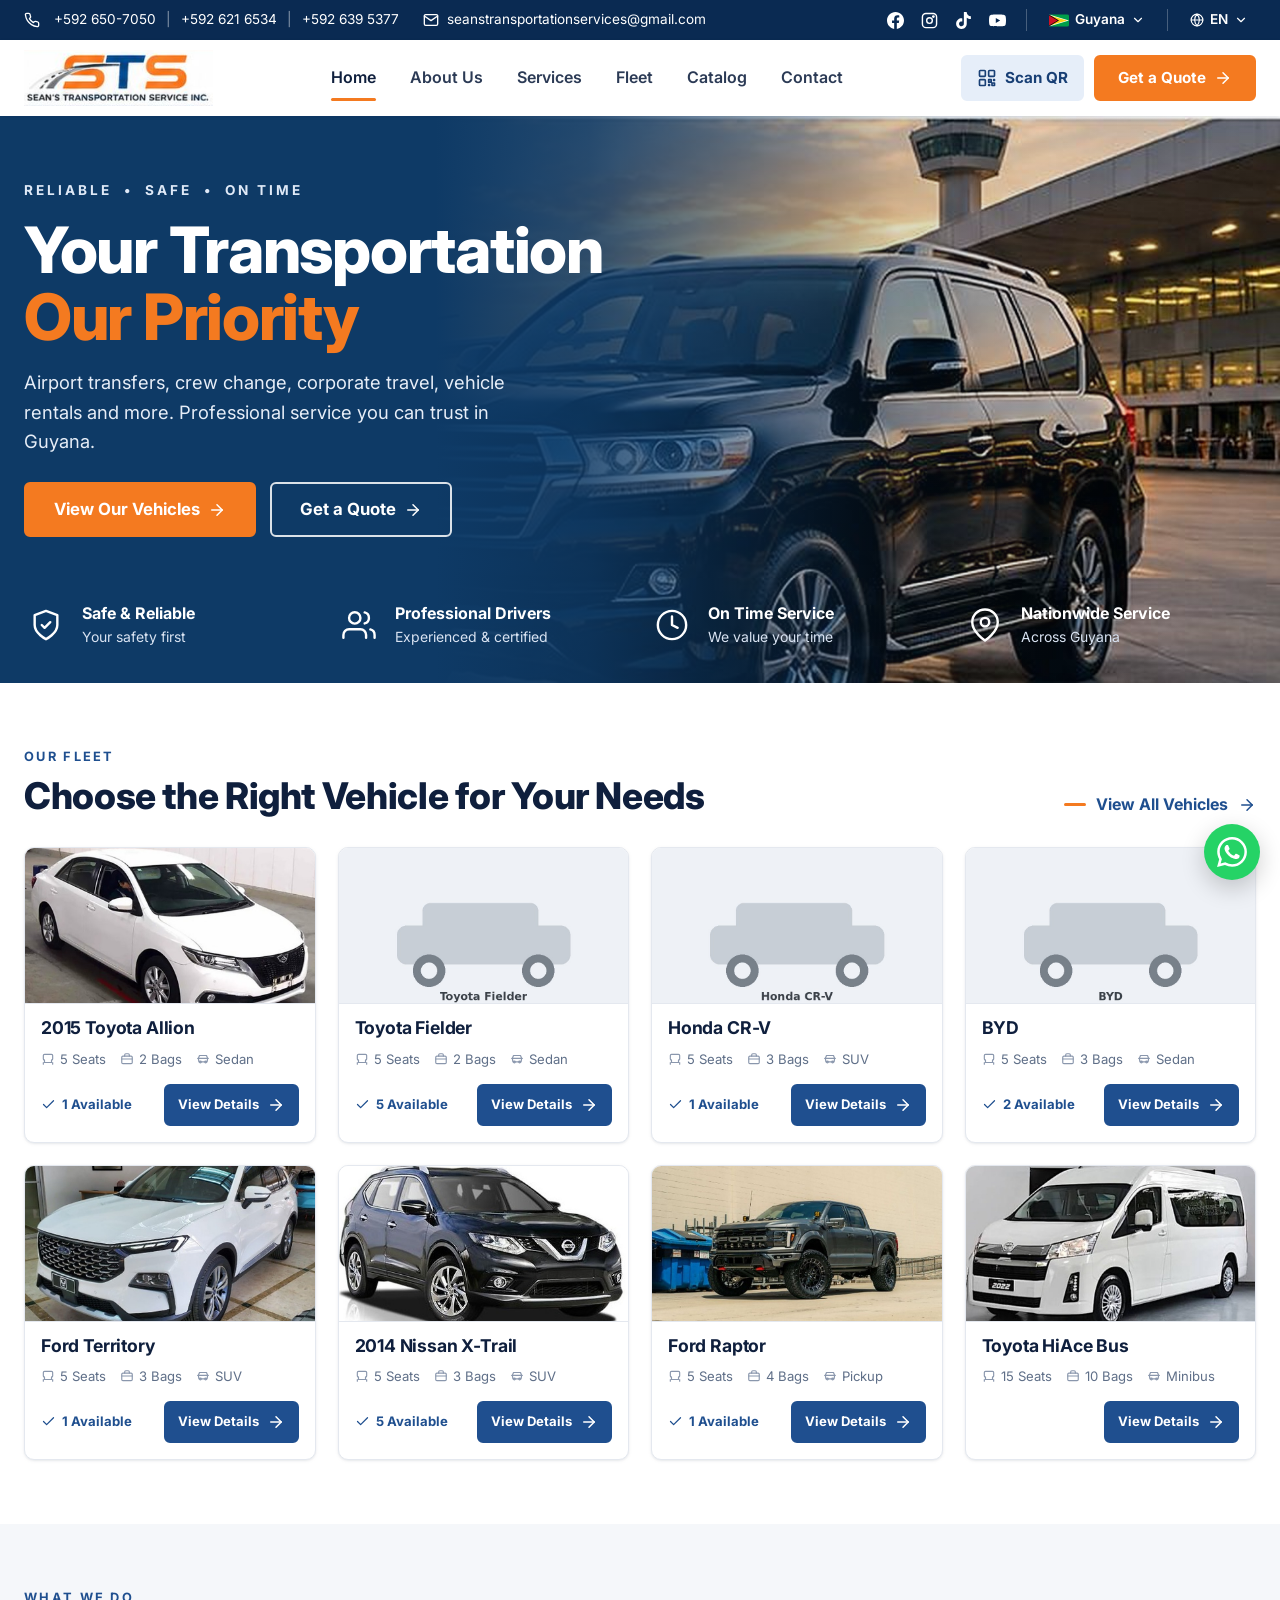
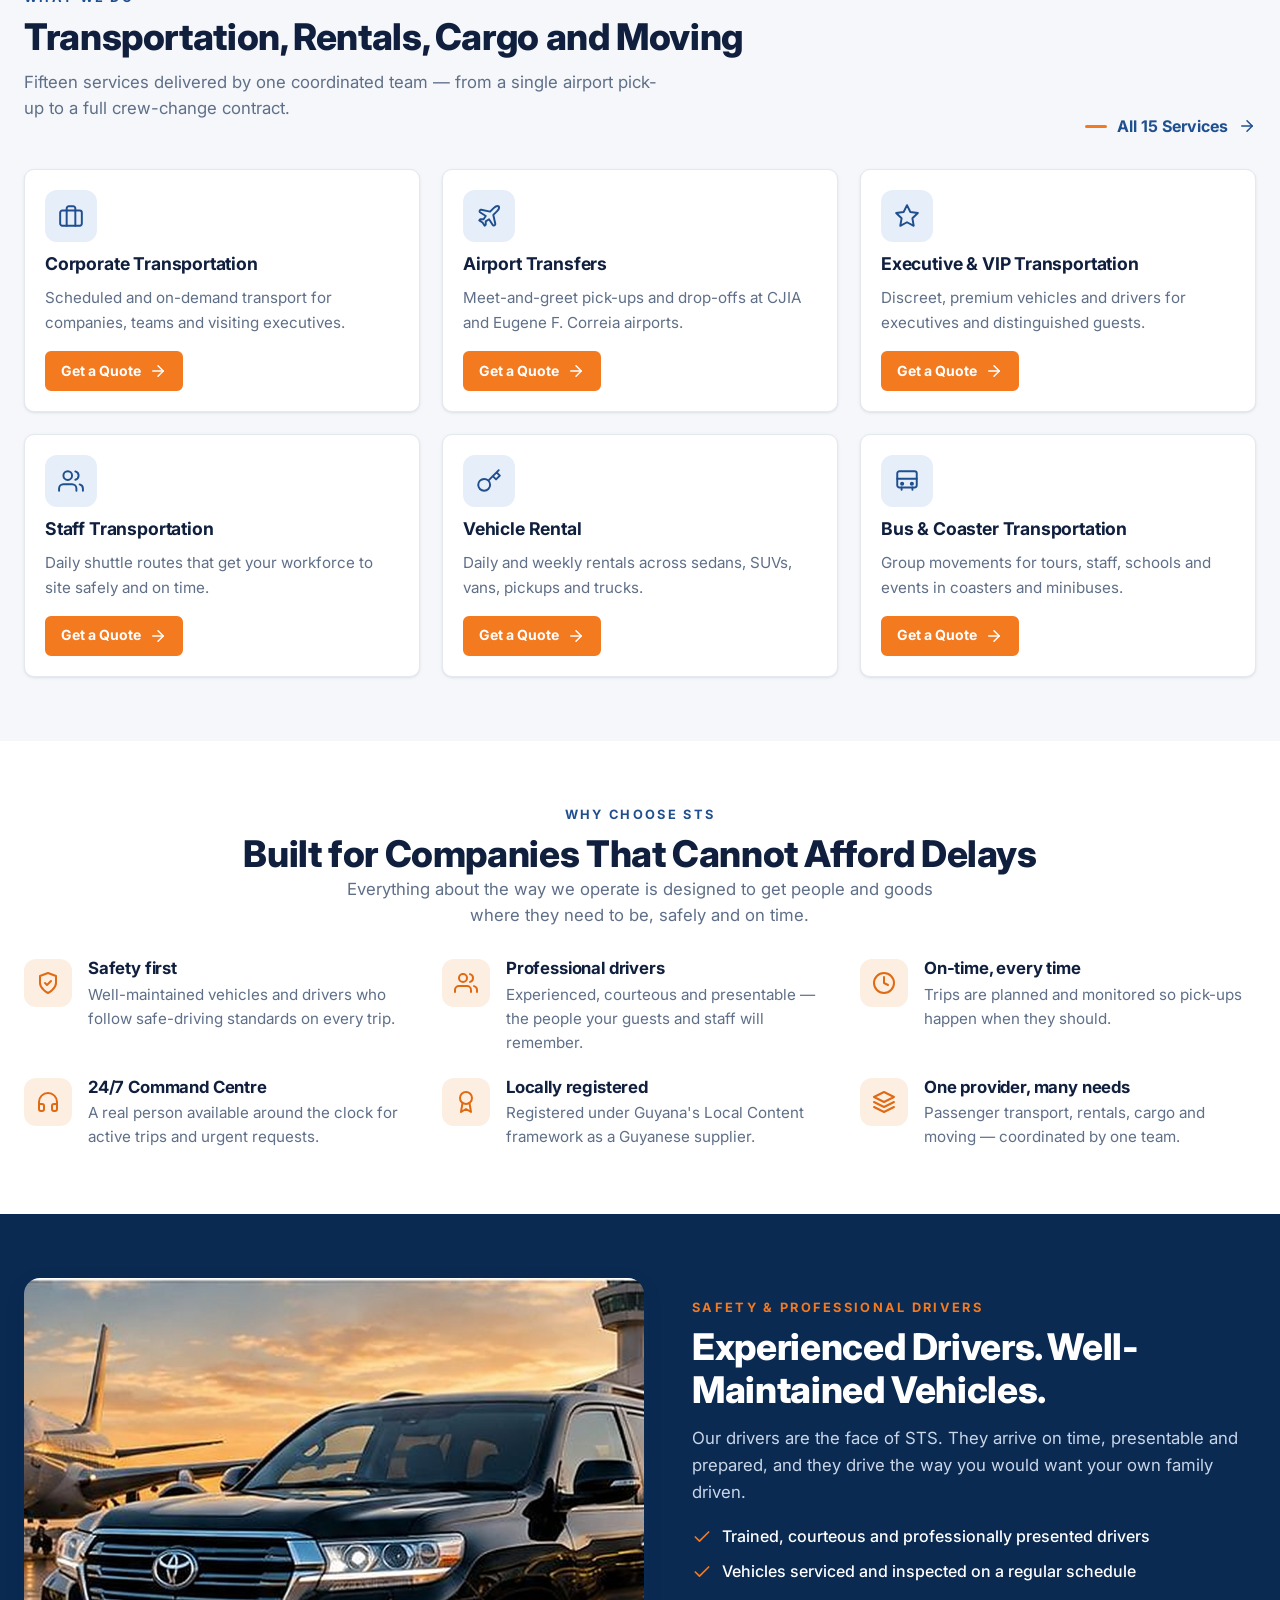
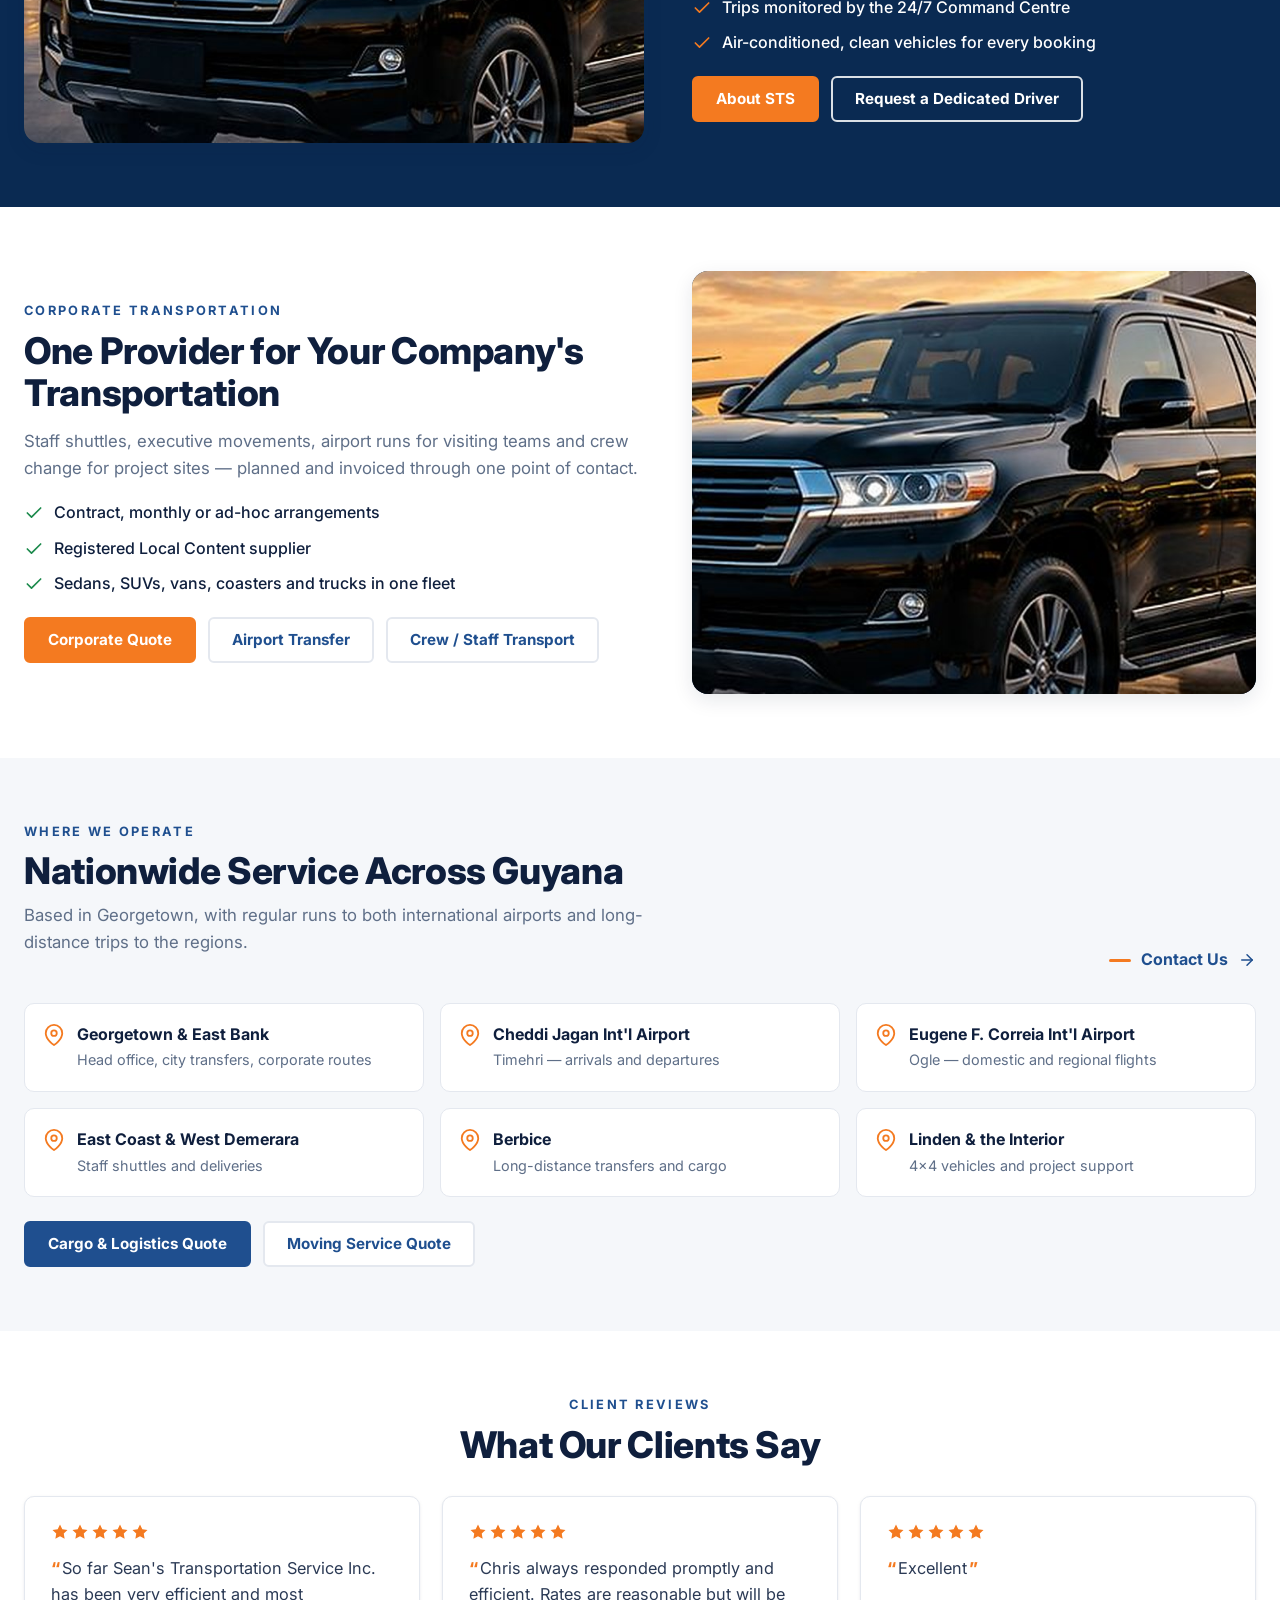
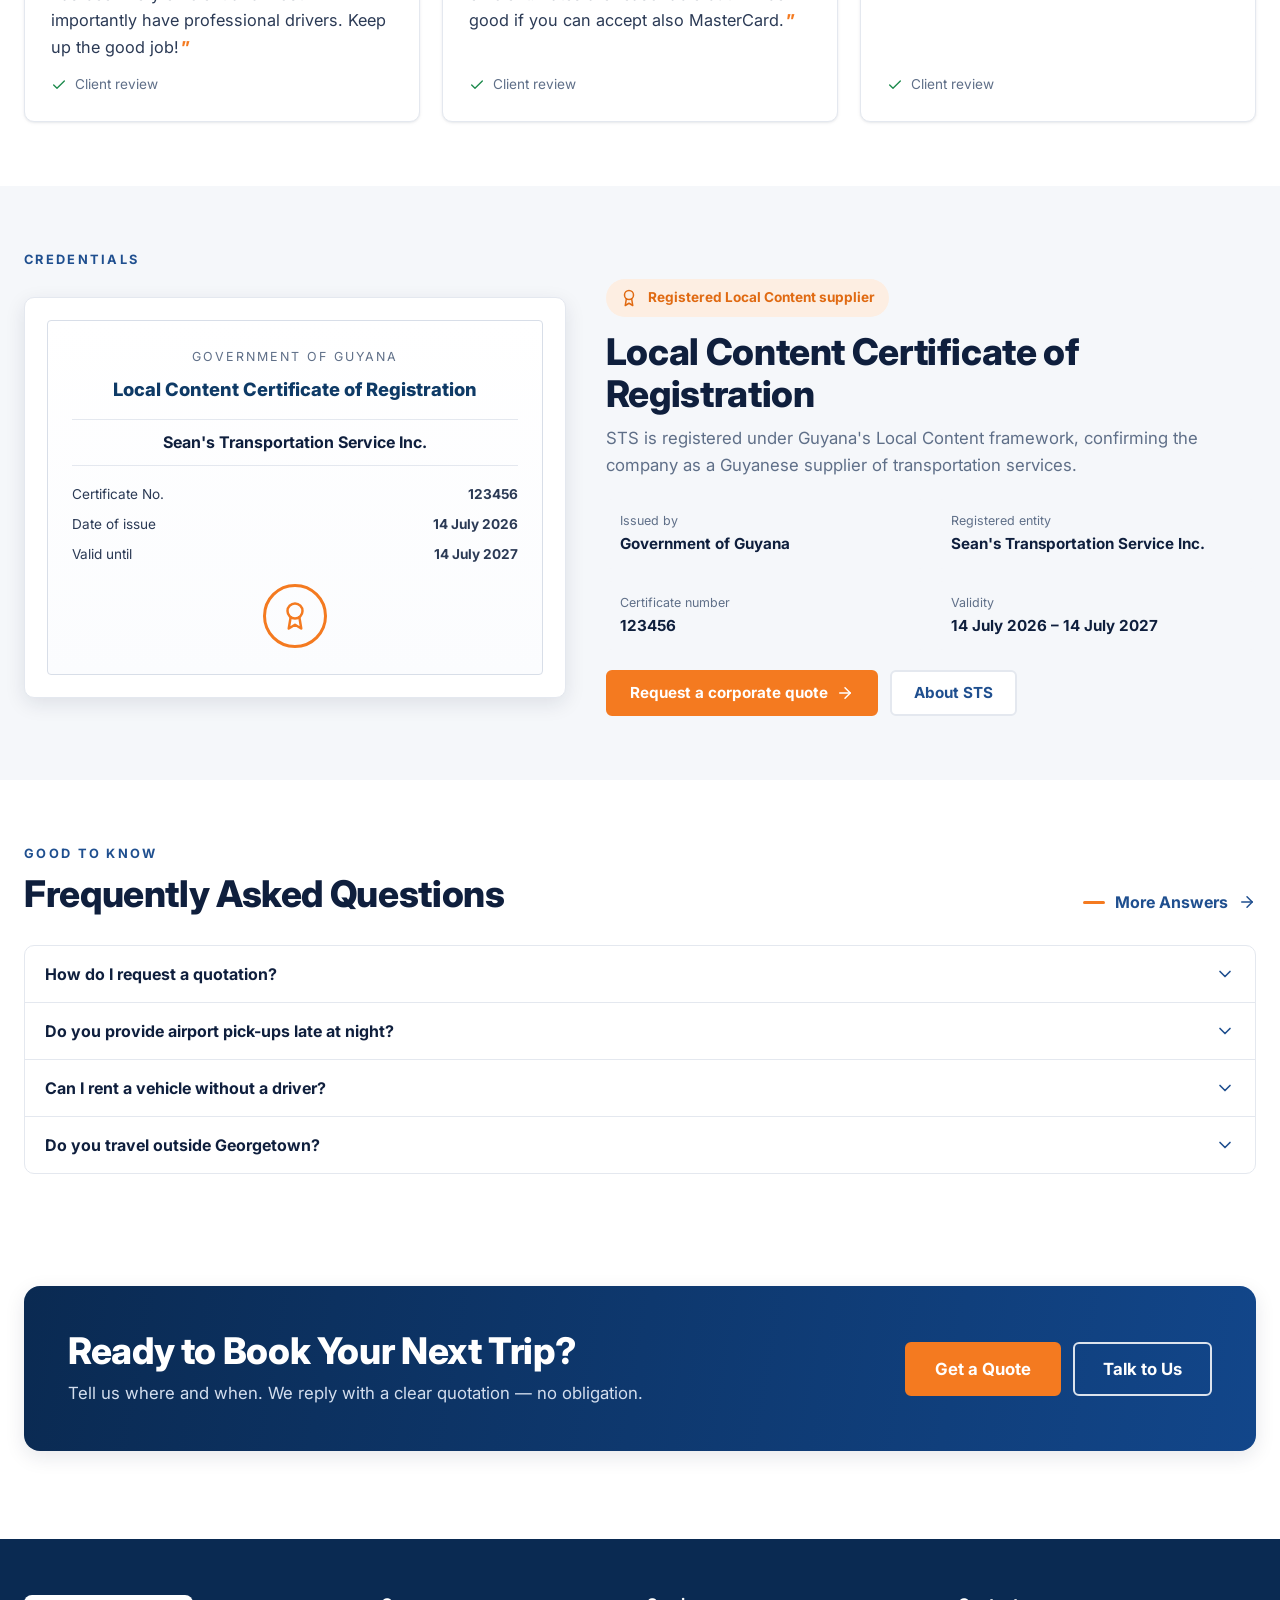
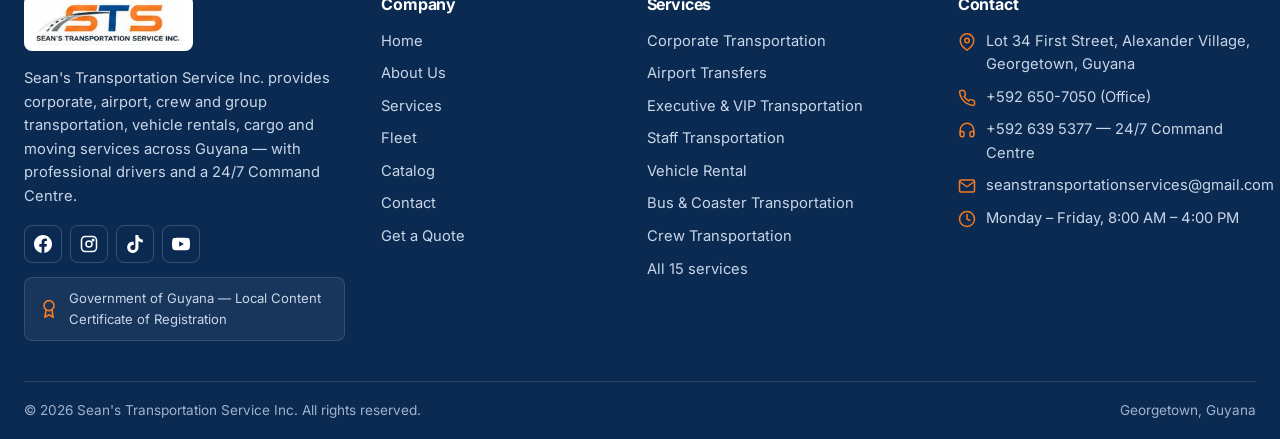
==== index.html @ 49202ff4 "v0.0.1 - Initial commit: STS site with updated fleet, no public pricing, availability badges" ====
<!DOCTYPE html>
<html lang="en">
<head>
  <meta charset="UTF-8">
  <meta name="viewport" content="width=device-width, initial-scale=1">
  <title>Sean's Transportation Service Inc. (STS) — Transportation, Rentals &amp; Logistics in Guyana</title>
  <meta name="description" content="Reliable, safe and on-time transportation in Guyana. Airport transfers, corporate and crew transportation, vehicle rentals, cargo and moving services from Sean's Transportation Service Inc.">
  <meta property="og:type" content="website">
  <meta property="og:title" content="Sean's Transportation Service Inc. — Your Transportation, Our Priority">
  <meta property="og:description" content="Airport transfers, corporate travel, crew change, vehicle rentals, cargo and moving services across Guyana.">
  <meta property="og:image" content="assets/images/hero/hero-airport.jpg">
  <link rel="icon" href="assets/icons/favicon.svg" type="image/svg+xml">
  <link rel="preconnect" href="https://fonts.googleapis.com">
  <link rel="preconnect" href="https://fonts.gstatic.com" crossorigin>
  <link href="https://fonts.googleapis.com/css2?family=Inter:wght@400;500;600;700;800&display=swap" rel="stylesheet">
  <link rel="stylesheet" href="assets/css/styles.css">
  <script type="application/ld+json">
  {
    "@context": "https://schema.org",
    "@type": "LocalBusiness",
    "name": "Sean's Transportation Service Inc.",
    "alternateName": "STS",
    "description": "Transportation, vehicle rental, cargo and moving services in Guyana.",
    "address": { "@type": "PostalAddress", "streetAddress": "Lot 34 First Street, Alexander Village", "addressLocality": "Georgetown", "addressCountry": "GY" },
    "telephone": "+5926507050",
    "openingHours": "Mo-Fr 08:00-16:00",
    "areaServed": "Guyana"
  }
  </script>
  <!-- Google Analytics: paste the production gtag.js snippet here at launch (property ID to be confirmed by client). -->
</head>
<body data-page="home">
  <a class="skip-link" href="#main">Skip to content</a>
  <div id="site-header"></div>

  <main id="main">
    <!-- Hero — approved design composition -->
    <section class="hero" aria-labelledby="hero-title">
      <div class="hero__img" role="img" aria-label="Black SUV on an airport apron beside an aircraft at sunset"></div>
      <div class="hero__overlay"></div>
      <div class="container">
        <div class="hero__inner">
          <div class="hero__kicker">Reliable &nbsp;•&nbsp; Safe &nbsp;•&nbsp; On Time</div>
          <h1 class="hero__title" id="hero-title">Your Transportation <span>Our Priority</span></h1>
          <p class="hero__text">Airport transfers, crew change, corporate travel, vehicle rentals and more. Professional service you can trust in Guyana.</p>
          <div class="hero__actions">
            <a class="btn btn--primary btn--lg" href="fleet.html">View Our Vehicles <svg class="icon" viewBox="0 0 24 24" aria-hidden="true"><line x1="5" y1="12" x2="19" y2="12"/><polyline points="12 5 19 12 12 19"/></svg></a>
            <a class="btn btn--outline btn--lg" href="quote.html">Get a Quote <svg class="icon" viewBox="0 0 24 24" aria-hidden="true"><line x1="5" y1="12" x2="19" y2="12"/><polyline points="12 5 19 12 12 19"/></svg></a>
          </div>
        </div>
        <div class="trust" id="trust-list"></div>
      </div>
    </section>

    <!-- Fleet preview -->
    <section class="section" aria-labelledby="fleet-title">
      <div class="container">
        <div class="section__head">
          <div><span class="eyebrow">Our Fleet</span><h2 id="fleet-title">Choose the Right Vehicle for Your Needs</h2></div>
          <a class="link-arrow" href="fleet.html">View All Vehicles <svg class="icon" viewBox="0 0 24 24" aria-hidden="true"><line x1="5" y1="12" x2="19" y2="12"/><polyline points="12 5 19 12 12 19"/></svg></a>
        </div>
        <div class="grid grid--4" id="fleet-preview"></div>
      </div>
    </section>

    <!-- Services preview -->
    <section class="section section--alt" aria-labelledby="services-title">
      <div class="container">
        <div class="section__head">
          <div><span class="eyebrow">What We Do</span><h2 id="services-title">Transportation, Rentals, Cargo and Moving</h2><p class="section__lead">Fifteen services delivered by one coordinated team — from a single airport pick-up to a full crew-change contract.</p></div>
          <a class="link-arrow" href="services.html">All 15 Services <svg class="icon" viewBox="0 0 24 24" aria-hidden="true"><line x1="5" y1="12" x2="19" y2="12"/><polyline points="12 5 19 12 12 19"/></svg></a>
        </div>
        <div class="grid grid--3" id="services-preview"></div>
      </div>
    </section>

    <!-- Why choose STS -->
    <section class="section" aria-labelledby="why-title">
      <div class="container">
        <div class="section__head section__head--center">
          <div><span class="eyebrow">Why Choose STS</span><h2 id="why-title">Built for Companies That Cannot Afford Delays</h2><p class="section__lead">Everything about the way we operate is designed to get people and goods where they need to be, safely and on time.</p></div>
        </div>
        <div class="grid grid--3" id="why-list"></div>
      </div>
    </section>

    <!-- Safety / professional drivers -->
    <section class="section section--navy" aria-labelledby="safety-title">
      <div class="container">
        <div class="split">
          <div class="split__media"><img src="assets/images/hero/hero-airport.jpg" alt="STS executive SUV waiting on the airport apron" loading="lazy"></div>
          <div>
            <span class="eyebrow">Safety &amp; Professional Drivers</span>
            <h2 id="safety-title">Experienced Drivers. Well-Maintained Vehicles.</h2>
            <p>Our drivers are the face of STS. They arrive on time, presentable and prepared, and they drive the way you would want your own family driven.</p>
            <ul class="checklist">
              <li><svg class="icon" viewBox="0 0 24 24" aria-hidden="true"><polyline points="20 6 9 17 4 12"/></svg>Trained, courteous and professionally presented drivers</li>
              <li><svg class="icon" viewBox="0 0 24 24" aria-hidden="true"><polyline points="20 6 9 17 4 12"/></svg>Vehicles serviced and inspected on a regular schedule</li>
              <li><svg class="icon" viewBox="0 0 24 24" aria-hidden="true"><polyline points="20 6 9 17 4 12"/></svg>Trips monitored by the 24/7 Command Centre</li>
              <li><svg class="icon" viewBox="0 0 24 24" aria-hidden="true"><polyline points="20 6 9 17 4 12"/></svg>Air-conditioned, clean vehicles for every booking</li>
            </ul>
            <div class="btn-row"><a class="btn btn--primary" href="about.html">About STS</a><a class="btn btn--outline" href="quote.html?service=dedicated-driver-services">Request a Dedicated Driver</a></div>
          </div>
        </div>
      </div>
    </section>

    <!-- Corporate transportation -->
    <section class="section" aria-labelledby="corp-title">
      <div class="container">
        <div class="split split--reverse">
          <div class="split__media"><img src="assets/images/fleet/land-cruiser.jpg" alt="Executive SUV for corporate transportation" loading="lazy"></div>
          <div>
            <span class="eyebrow">Corporate Transportation</span>
            <h2 id="corp-title">One Provider for Your Company's Transportation</h2>
            <p>Staff shuttles, executive movements, airport runs for visiting teams and crew change for project sites — planned and invoiced through one point of contact.</p>
            <ul class="checklist">
              <li><svg class="icon" viewBox="0 0 24 24" aria-hidden="true"><polyline points="20 6 9 17 4 12"/></svg>Contract, monthly or ad-hoc arrangements</li>
              <li><svg class="icon" viewBox="0 0 24 24" aria-hidden="true"><polyline points="20 6 9 17 4 12"/></svg>Registered Local Content supplier</li>
              <li><svg class="icon" viewBox="0 0 24 24" aria-hidden="true"><polyline points="20 6 9 17 4 12"/></svg>Sedans, SUVs, vans, coasters and trucks in one fleet</li>
            </ul>
            <div class="btn-row">
              <a class="btn btn--primary" href="quote.html?service=corporate-transportation">Corporate Quote</a>
              <a class="btn btn--ghost" href="quote.html?service=airport-transfers">Airport Transfer</a>
              <a class="btn btn--ghost" href="quote.html?service=crew-transportation">Crew / Staff Transport</a>
            </div>
          </div>
        </div>
      </div>
    </section>

    <!-- Coverage -->
    <section class="section section--alt" aria-labelledby="coverage-title">
      <div class="container">
        <div class="section__head">
          <div><span class="eyebrow">Where We Operate</span><h2 id="coverage-title">Nationwide Service Across Guyana</h2><p class="section__lead">Based in Georgetown, with regular runs to both international airports and long-distance trips to the regions.</p></div>
          <a class="link-arrow" href="contact.html">Contact Us <svg class="icon" viewBox="0 0 24 24" aria-hidden="true"><line x1="5" y1="12" x2="19" y2="12"/><polyline points="12 5 19 12 12 19"/></svg></a>
        </div>
        <div class="coverage" id="coverage-list"></div>
        <div class="btn-row mt-3">
          <a class="btn btn--blue" href="quote.html?service=cargo-transportation">Cargo &amp; Logistics Quote</a>
          <a class="btn btn--ghost" href="quote.html?service=residential-home-moving">Moving Service Quote</a>
        </div>
      </div>
    </section>

    <!-- Testimonials -->
    <section class="section" aria-labelledby="testimonials-title">
      <div class="container">
        <div class="section__head section__head--center">
          <div><span class="eyebrow">Client Reviews</span><h2 id="testimonials-title">What Our Clients Say</h2></div>
        </div>
        <div class="grid grid--3" id="testimonial-list"></div>
      </div>
    </section>

    <!-- Certification -->
    <section class="section section--alt" aria-labelledby="cert-heading">
      <div class="container">
        <span class="eyebrow" id="cert-heading">Credentials</span>
        <div id="certification"></div>
      </div>
    </section>

    <!-- FAQ preview -->
    <section class="section" aria-labelledby="faq-title">
      <div class="container">
        <div class="section__head">
          <div><span class="eyebrow">Good to Know</span><h2 id="faq-title">Frequently Asked Questions</h2></div>
          <a class="link-arrow" href="services.html#faq">More Answers <svg class="icon" viewBox="0 0 24 24" aria-hidden="true"><line x1="5" y1="12" x2="19" y2="12"/><polyline points="12 5 19 12 12 19"/></svg></a>
        </div>
        <div id="faq-preview"></div>
      </div>
    </section>

    <!-- Final CTA -->
    <section class="section section--tight">
      <div class="container">
        <div class="cta">
          <div><h2>Ready to Book Your Next Trip?</h2><p>Tell us where and when. We reply with a clear quotation — no obligation.</p></div>
          <div class="btn-row"><a class="btn btn--primary btn--lg" href="quote.html">Get a Quote</a><a class="btn btn--outline btn--lg" href="contact.html">Talk to Us</a></div>
        </div>
      </div>
    </section>
  </main>

  <footer class="footer" id="site-footer"></footer>

  <script src="assets/js/vendor/jsQR.min.js" defer></script>
  <script src="assets/js/demo-data.js"></script>
  <script src="assets/js/qr-scanner.js"></script>
  <script src="assets/js/app.js"></script>
</body>
</html>
---- assets/css/styles.css ----
/* =============================================================================
   STS — Sean's Transportation Service Inc.   |   Design system + page styles
   Visual source of truth: approved client design (navy / white / orange).
   ============================================================================= */

/* ---------- Tokens ---------------------------------------------------------- */
:root {
  --navy-900: #0a2a52;   /* top bar, footer, dark bands */
  --navy-800: #0e3a66;   /* hero base */
  --navy-700: #12468a;
  --blue-600: #1f4f8f;   /* secondary buttons, prices */
  --blue-700: #183f75;
  --blue-100: #e6eef9;
  --orange-500: #f47a20; /* primary CTA */
  --orange-600: #e06a12;
  --orange-100: #fdeee2;
  --ink: #0f1f3d;
  --ink-soft: #2b3a55;
  --muted: #5f6f88;
  --line: #e4e8ef;
  --surface: #f5f7fa;
  --surface-2: #eef2f7;
  --white: #ffffff;
  --success: #1c8a4c;
  --danger: #c8321f;

  --font: "Inter", "Segoe UI", Roboto, "Helvetica Neue", Arial, sans-serif;

  --radius-sm: 6px;
  --radius: 10px;
  --radius-lg: 16px;
  --shadow-sm: 0 1px 2px rgba(15, 31, 61, .06), 0 1px 4px rgba(15, 31, 61, .05);
  --shadow: 0 6px 20px rgba(15, 31, 61, .10);
  --shadow-lg: 0 20px 50px rgba(10, 42, 82, .25);

  --container: 1280px;
  --gutter: 24px;
  --header-h: 76px;
}

/* ---------- Reset / base ---------------------------------------------------- */
*, *::before, *::after { box-sizing: border-box; }
html { scroll-behavior: smooth; -webkit-text-size-adjust: 100%; }
@media (prefers-reduced-motion: reduce) {
  html { scroll-behavior: auto; }
  *, *::before, *::after { animation-duration: .01ms !important; transition-duration: .01ms !important; }
}
body {
  margin: 0;
  font-family: var(--font);
  font-size: 16px;
  line-height: 1.6;
  color: var(--ink);
  background: var(--white);
  -webkit-font-smoothing: antialiased;
  overflow-x: hidden;
}
body.no-scroll { overflow: hidden; }
img, svg, video { display: block; max-width: 100%; }
a { color: var(--blue-600); text-decoration: none; }
a:hover { text-decoration: underline; }
h1, h2, h3, h4 { margin: 0; line-height: 1.15; letter-spacing: -0.01em; color: var(--ink); }
h1 { font-size: clamp(2.2rem, 5vw, 3.6rem); font-weight: 800; letter-spacing: -0.02em; }
h2 { font-size: clamp(1.7rem, 3vw, 2.3rem); font-weight: 800; }
h3 { font-size: 1.15rem; font-weight: 700; }
p { margin: 0 0 1em; }
ul { margin: 0; padding: 0; list-style: none; }
button { font: inherit; cursor: pointer; }
input, select, textarea { font: inherit; }
:focus-visible { outline: 3px solid rgba(244, 122, 32, .55); outline-offset: 2px; }
.sr-only { position: absolute; width: 1px; height: 1px; padding: 0; margin: -1px; overflow: hidden; clip: rect(0 0 0 0); white-space: nowrap; border: 0; }
.skip-link { position: absolute; left: 12px; top: -60px; background: var(--orange-500); color: #fff; padding: 10px 16px; border-radius: var(--radius-sm); z-index: 2000; font-weight: 600; }
.skip-link:focus { top: 12px; }

.container { width: 100%; max-width: var(--container); margin: 0 auto; padding: 0 var(--gutter); }
.icon { width: 1em; height: 1em; fill: none; stroke: currentColor; stroke-width: 2; stroke-linecap: round; stroke-linejoin: round; flex: none; }
.icon--fill { fill: currentColor; stroke: none; }

/* ---------- Buttons --------------------------------------------------------- */
.btn {
  display: inline-flex; align-items: center; justify-content: center; gap: 8px;
  padding: 12px 22px; border-radius: var(--radius-sm); border: 2px solid transparent;
  font-weight: 700; font-size: .95rem; line-height: 1.2; white-space: nowrap;
  text-decoration: none; transition: background-color .15s, border-color .15s, color .15s, transform .1s;
}
.btn:hover { text-decoration: none; }
.btn:active { transform: translateY(1px); }
.btn .icon { width: 18px; height: 18px; }
.btn--primary { background: var(--orange-500); color: #fff; border-color: var(--orange-500); }
.btn--primary:hover { background: var(--orange-600); border-color: var(--orange-600); color: #fff; }
.btn--blue { background: var(--blue-600); color: #fff; border-color: var(--blue-600); }
.btn--blue:hover { background: var(--blue-700); border-color: var(--blue-700); color: #fff; }
.btn--outline { background: transparent; color: #fff; border-color: rgba(255, 255, 255, .85); }
.btn--outline:hover { background: rgba(255, 255, 255, .12); color: #fff; }
.btn--ghost { background: var(--white); color: var(--blue-600); border-color: var(--line); }
.btn--ghost:hover { border-color: var(--blue-600); color: var(--blue-700); }
.btn--sm { padding: 9px 14px; font-size: .875rem; }
.btn--lg { padding: 15px 28px; font-size: 1.05rem; }
.btn--block { width: 100%; }
.btn[disabled] { opacity: .55; cursor: not-allowed; }

.link-arrow { display: inline-flex; align-items: center; gap: 10px; font-weight: 700; color: var(--blue-600); }
.link-arrow::before { content: ""; width: 22px; height: 3px; background: var(--orange-500); border-radius: 2px; }
.link-arrow .icon { width: 18px; height: 18px; }
.link-arrow:hover { text-decoration: none; color: var(--blue-700); }

/* ---------- Header ---------------------------------------------------------- */
.topbar { background: var(--navy-900); color: #fff; font-size: .85rem; }
.topbar__inner { display: flex; align-items: center; justify-content: space-between; min-height: 40px; gap: 16px; }
.topbar__left, .topbar__right { display: flex; align-items: center; gap: 14px; }
.topbar__phones { display: flex; align-items: center; gap: 10px; }
.topbar__phones .icon { width: 16px; height: 16px; margin-right: 4px; }
.topbar a { color: #fff; }
.topbar__sep { opacity: .5; }
.topbar__email { display: inline-flex; align-items: center; gap: 8px; margin-left: 10px; }
.topbar__email .icon { width: 16px; height: 16px; }
.topbar__social { display: flex; gap: 4px; }
.topbar__social a { display: inline-flex; width: 30px; height: 30px; align-items: center; justify-content: center; border-radius: 6px; }
.topbar__social a:hover { background: rgba(255, 255, 255, .12); text-decoration: none; }
.topbar__social .icon { width: 17px; height: 17px; }
.topbar__select {
  display: inline-flex; align-items: center; gap: 6px; background: transparent; border: 0; color: #fff;
  padding: 6px 8px; border-radius: 6px; font-weight: 600; font-size: .85rem;
}
.topbar__select:hover { background: rgba(255, 255, 255, .12); }
.topbar__select .icon { width: 14px; height: 14px; }
.topbar__flag { width: 20px; height: 13px; border-radius: 2px; overflow: hidden; }
.topbar__divider { width: 1px; height: 22px; background: rgba(255, 255, 255, .25); }

.header { background: var(--white); box-shadow: var(--shadow-sm); position: sticky; top: 0; z-index: 900; }
.header__inner { display: flex; align-items: center; justify-content: space-between; height: var(--header-h); gap: 20px; }
.brand { display: inline-flex; align-items: center; }
.brand img { height: 56px; width: auto; }
.nav { display: flex; align-items: center; gap: 34px; }
.nav a { color: var(--ink-soft); font-weight: 600; font-size: 1rem; position: relative; padding: 6px 0; }
.nav a:hover { text-decoration: none; color: var(--navy-800); }
.nav a[aria-current="page"] { color: var(--ink); }
.nav a[aria-current="page"]::after { content: ""; position: absolute; left: 0; right: 0; bottom: -4px; height: 3px; background: var(--orange-500); border-radius: 2px; }
.header__actions { display: flex; align-items: center; gap: 10px; }
.btn-qr { background: var(--blue-100); color: var(--blue-700); border-color: var(--blue-100); padding: 11px 14px; }
.btn-qr:hover { background: #d9e5f6; border-color: #d9e5f6; color: var(--blue-700); }
.btn-qr .icon { width: 20px; height: 20px; }
.hamburger { display: none; width: 46px; height: 46px; border: 1px solid var(--line); border-radius: var(--radius-sm); background: #fff; color: var(--ink); align-items: center; justify-content: center; }
.hamburger .icon { width: 24px; height: 24px; }

/* Mobile drawer */
.drawer { position: fixed; inset: 0; z-index: 1000; display: none; }
.drawer.is-open { display: block; }
.drawer__backdrop { position: absolute; inset: 0; background: rgba(10, 42, 82, .55); }
.drawer__panel {
  position: absolute; top: 0; right: 0; bottom: 0; width: min(88vw, 360px); background: #fff;
  box-shadow: var(--shadow-lg); display: flex; flex-direction: column; overflow-y: auto;
  transform: translateX(100%); transition: transform .25s ease;
}
.drawer.is-open .drawer__panel { transform: translateX(0); }
.drawer__head { display: flex; align-items: center; justify-content: space-between; padding: 14px 18px; border-bottom: 1px solid var(--line); }
.drawer__head img { height: 44px; }
.drawer__close { width: 42px; height: 42px; border: 1px solid var(--line); background: #fff; border-radius: var(--radius-sm); display: inline-flex; align-items: center; justify-content: center; }
.drawer__close .icon { width: 20px; height: 20px; }
.drawer__nav { padding: 10px 8px; }
.drawer__nav a { display: block; padding: 13px 12px; font-weight: 600; color: var(--ink); border-radius: var(--radius-sm); font-size: 1.05rem; }
.drawer__nav a[aria-current="page"] { background: var(--orange-100); color: var(--orange-600); }
.drawer__nav a:hover { background: var(--surface); text-decoration: none; }
.drawer__actions { padding: 8px 18px 18px; display: grid; gap: 10px; }
.drawer__contact { margin-top: auto; padding: 18px; background: var(--surface); font-size: .9rem; color: var(--muted); display: grid; gap: 8px; }
.drawer__contact a { display: inline-flex; align-items: center; gap: 8px; color: var(--ink); font-weight: 600; }
.drawer__contact .icon { width: 16px; height: 16px; color: var(--blue-600); }
.drawer__social { display: flex; gap: 6px; padding: 0 18px 18px; }
.drawer__social a { width: 40px; height: 40px; display: inline-flex; align-items: center; justify-content: center; border: 1px solid var(--line); border-radius: var(--radius-sm); color: var(--blue-600); }
.drawer__social .icon { width: 18px; height: 18px; }

/* ---------- Hero (home) ----------------------------------------------------- */
.hero { position: relative; background: var(--navy-800); color: #fff; overflow: hidden; isolation: isolate; }
.hero__img {
  position: absolute; inset: 0; z-index: -2;
  background-image: url("../images/hero/hero-airport.jpg");
  background-size: cover; background-position: right center; background-repeat: no-repeat;
}
.hero__overlay {
  position: absolute; inset: 0; z-index: -1;
  background: linear-gradient(90deg, var(--navy-800) 0%, var(--navy-800) 34%, rgba(14, 58, 102, .85) 46%, rgba(14, 58, 102, .15) 70%, rgba(14, 58, 102, 0) 100%);
}
.hero__inner { padding: 64px 0 40px; max-width: 620px; }
.hero__kicker { font-size: .85rem; font-weight: 700; letter-spacing: .22em; text-transform: uppercase; color: #dfe9f7; margin-bottom: 14px; }
.hero__title { color: #fff; font-size: clamp(2.4rem, 5.4vw, 4rem); line-height: 1.05; margin-bottom: 18px; }
.hero__title span { display: block; color: var(--orange-500); }
.hero__text { font-size: 1.15rem; color: #e6edf7; max-width: 520px; margin-bottom: 26px; }
.hero__actions { display: flex; flex-wrap: wrap; gap: 14px; }
.trust { display: grid; grid-template-columns: repeat(4, 1fr); gap: 20px; padding: 24px 0 34px; }
.trust__item { display: flex; align-items: center; gap: 14px; }
.trust__icon { width: 44px; height: 44px; display: inline-flex; align-items: center; justify-content: center; color: #fff; }
.trust__icon .icon { width: 34px; height: 34px; stroke-width: 1.7; }
.trust__title { font-weight: 700; font-size: 1rem; color: #fff; }
.trust__text { font-size: .875rem; color: #d9e3f2; }

/* ---------- Page banner (internal pages) ----------------------------------- */
.banner { background: var(--navy-800); color: #fff; position: relative; overflow: hidden; isolation: isolate; }
.banner::before {
  content: ""; position: absolute; inset: 0; z-index: -1;
  background-image: url("../images/hero/hero-airport.jpg"); background-size: cover; background-position: right center; opacity: .28;
}
.banner::after { content: ""; position: absolute; inset: 0; z-index: -1; background: linear-gradient(90deg, var(--navy-800) 30%, rgba(14, 58, 102, .55)); }
.banner__inner { padding: 54px 0 50px; max-width: 760px; }
.banner__inner h1 { color: #fff; font-size: clamp(2rem, 4vw, 2.9rem); margin-bottom: 12px; }
.banner__inner p { font-size: 1.1rem; color: #dfe7f3; margin: 0; max-width: 620px; }
.crumbs { display: flex; flex-wrap: wrap; gap: 8px; font-size: .85rem; color: #b9c8de; margin-bottom: 16px; }
.crumbs a { color: #fff; }
.crumbs span[aria-current] { color: var(--orange-500); font-weight: 600; }

/* ---------- Sections -------------------------------------------------------- */
.section { padding: 64px 0; }
.section--tight { padding: 48px 0; }
.section--alt { background: var(--surface); }
.section--navy { background: var(--navy-900); color: #fff; }
.section--navy h2, .section--navy h3 { color: #fff; }
.section__head { display: flex; align-items: flex-end; justify-content: space-between; gap: 24px; margin-bottom: 30px; }
.section__head--center { flex-direction: column; align-items: center; text-align: center; }
.section__head--center .section__lead { margin: 0 auto; }
.eyebrow { display: block; font-size: .8rem; font-weight: 700; letter-spacing: .18em; text-transform: uppercase; color: var(--blue-600); margin-bottom: 8px; }
.section--navy .eyebrow { color: var(--orange-500); }
.section__lead { color: var(--muted); font-size: 1.05rem; max-width: 640px; margin-top: 10px; }
.section--navy .section__lead { color: #c9d6e8; }

/* ---------- Cards / grids --------------------------------------------------- */
.grid { display: grid; gap: 22px; }
.grid--2 { grid-template-columns: repeat(2, 1fr); }
.grid--3 { grid-template-columns: repeat(3, 1fr); }
.grid--4 { grid-template-columns: repeat(4, 1fr); }

.card { background: #fff; border: 1px solid var(--line); border-radius: var(--radius); box-shadow: var(--shadow-sm); }

/* Vehicle card — matches approved design */
.vcard { display: flex; flex-direction: column; overflow: hidden; }
.vcard__media { background: #f7f7f7; height: 156px; display: flex; align-items: center; justify-content: center; padding: 8px 12px; border-bottom: 1px solid var(--line); }
.vcard__media img { max-height: 100%; width: auto; max-width: 100%; object-fit: contain; }
.vcard__media--cover { padding: 0; }
.vcard__media--cover img { width: 100%; height: 100%; object-fit: cover; max-height: none; }
.vcard__body { padding: 14px 16px 16px; display: flex; flex-direction: column; gap: 10px; flex: 1; }
.vcard__title { font-size: 1.1rem; font-weight: 700; }
.vcard__title small { font-weight: 500; color: var(--ink-soft); }
.vcard__meta { display: flex; flex-wrap: wrap; gap: 6px 14px; font-size: .82rem; color: var(--muted); }
.vcard__meta span { display: inline-flex; align-items: center; gap: 5px; }
.vcard__meta .icon { width: 14px; height: 14px; color: #8a97ad; }
.vcard__foot { display: flex; flex-wrap: wrap; align-items: center; justify-content: space-between; gap: 8px; margin-top: auto; padding-top: 4px; }
.vcard__avail { display: flex; gap: 10px; flex: 1 1 auto; }
.avail-badge { display: inline-flex; align-items: center; gap: 6px; font-size: .82rem; font-weight: 700; color: var(--blue-600); }
.avail-badge .icon { width: 15px; height: 15px; }
.price { line-height: 1.05; }
.price__amount { display: block; font-size: 1.3rem; font-weight: 800; color: var(--blue-600); letter-spacing: -0.03em; white-space: nowrap; }
.price__unit { font-size: .78rem; color: var(--muted); }
.vcard .btn--blue { padding: 10px 12px; font-size: .82rem; flex: 0 0 auto; }

/* Service card */
.scard { padding: 24px; display: flex; flex-direction: column; gap: 12px; transition: box-shadow .15s, border-color .15s; }
.scard:hover { box-shadow: var(--shadow); border-color: #d6dde8; }
.scard__icon { width: 52px; height: 52px; border-radius: 12px; background: var(--blue-100); color: var(--blue-600); display: inline-flex; align-items: center; justify-content: center; }
.scard__icon .icon { width: 26px; height: 26px; stroke-width: 1.8; }
.scard__title { font-size: 1.1rem; }
.scard__text { color: var(--muted); font-size: .95rem; margin: 0; flex: 1; }
.scard__actions { display: flex; flex-wrap: wrap; gap: 8px; margin-top: 4px; }
.scard__list { display: grid; gap: 6px; font-size: .9rem; color: var(--ink-soft); }
.scard__list li { display: flex; align-items: center; gap: 8px; }
.scard__list .icon { width: 16px; height: 16px; color: var(--success); }
.scard--compact { padding: 20px; }
.scard--link { color: inherit; }
.scard--link:hover { text-decoration: none; }

/* Feature / value list */
.feature { display: flex; gap: 16px; }
.feature__icon { width: 48px; height: 48px; flex: none; border-radius: 12px; background: var(--orange-100); color: var(--orange-600); display: inline-flex; align-items: center; justify-content: center; }
.feature__icon .icon { width: 24px; height: 24px; }
.feature h3 { font-size: 1.05rem; margin-bottom: 4px; }
.feature p { margin: 0; color: var(--muted); font-size: .95rem; }
.section--navy .feature__icon { background: rgba(255, 255, 255, .1); color: var(--orange-500); }
.section--navy .feature p { color: #c9d6e8; }

/* Split layout */
.split { display: grid; grid-template-columns: 1.1fr 1fr; gap: 48px; align-items: center; }
.split--reverse > :first-child { order: 2; }
.split__media { border-radius: var(--radius-lg); overflow: hidden; box-shadow: var(--shadow); background: var(--navy-900); }
.split__media img { width: 100%; height: 100%; object-fit: cover; aspect-ratio: 4 / 3; }
.split h2 { margin-bottom: 14px; }
.split p { color: var(--muted); font-size: 1.05rem; }
.section--navy .split p { color: #c9d6e8; }
.split .btn-row { margin-top: 20px; }
.btn-row { display: flex; flex-wrap: wrap; gap: 12px; }
.checklist { display: grid; gap: 10px; margin: 18px 0 6px; }
.checklist li { display: flex; gap: 10px; align-items: flex-start; font-weight: 500; }
.checklist .icon { width: 20px; height: 20px; color: var(--success); margin-top: 3px; }
.section--navy .checklist .icon { color: var(--orange-500); }

/* Coverage */
.coverage { display: grid; grid-template-columns: repeat(3, 1fr); gap: 16px; }
.coverage__item { display: flex; gap: 12px; padding: 18px; background: #fff; border: 1px solid var(--line); border-radius: var(--radius); }
.coverage__item .icon { width: 22px; height: 22px; color: var(--orange-500); flex: none; margin-top: 2px; }
.coverage__item strong { display: block; }
.coverage__item span { color: var(--muted); font-size: .9rem; }

/* Testimonials */
.tcard { padding: 26px; display: flex; flex-direction: column; gap: 14px; }
.tcard__stars { display: flex; gap: 2px; color: var(--orange-500); }
.tcard__stars .icon { width: 18px; height: 18px; }
.tcard__text { font-size: 1.02rem; color: var(--ink-soft); margin: 0; flex: 1; }
.tcard__text::before { content: "\201C"; color: var(--orange-500); font-weight: 800; margin-right: 2px; }
.tcard__text::after { content: "\201D"; color: var(--orange-500); font-weight: 800; margin-left: 2px; }
.tcard__author { font-size: .85rem; color: var(--muted); display: flex; align-items: center; gap: 8px; }
.tcard__author .icon { width: 16px; height: 16px; color: var(--success); }

/* Certificate */
.cert { display: grid; grid-template-columns: 1fr 1.2fr; gap: 40px; align-items: center; }
.cert__doc { background: #fff; border: 1px solid var(--line); border-radius: var(--radius); box-shadow: var(--shadow); padding: 22px; }
.cert__doc img { width: 100%; border-radius: 4px; }
.cert__paper { border: 1px solid #d8dee8; padding: 26px 24px; text-align: center; background: linear-gradient(180deg, #fff, #fbfcfe); border-radius: 4px; }
.cert__paper-issuer { font-size: .78rem; letter-spacing: .16em; text-transform: uppercase; color: var(--muted); }
.cert__paper-title { font-size: 1.15rem; font-weight: 800; color: var(--navy-800); margin: 8px 0 14px; }
.cert__paper-holder { font-size: 1rem; font-weight: 700; padding: 10px; border-top: 1px solid var(--line); border-bottom: 1px solid var(--line); margin-bottom: 14px; }
.cert__paper-row { display: flex; justify-content: space-between; gap: 12px; font-size: .85rem; color: var(--ink-soft); padding: 4px 0; }
.cert__paper-seal { width: 64px; height: 64px; margin: 14px auto 0; border-radius: 50%; border: 3px solid var(--orange-500); display: flex; align-items: center; justify-content: center; color: var(--orange-500); }
.cert__paper-seal .icon { width: 30px; height: 30px; }
.cert__facts { display: grid; grid-template-columns: 1fr 1fr; gap: 12px; margin: 20px 0; }
.cert__fact { background: var(--surface); border-radius: var(--radius-sm); padding: 12px 14px; }
.cert__fact span { display: block; font-size: .78rem; color: var(--muted); }
.cert__fact strong { font-size: .95rem; }
.cert__badge { display: inline-flex; align-items: center; gap: 10px; background: var(--orange-100); color: var(--orange-600); padding: 8px 14px; border-radius: 999px; font-weight: 700; font-size: .85rem; margin-bottom: 14px; }
.cert__badge .icon { width: 18px; height: 18px; }

/* FAQ */
.faq { border: 1px solid var(--line); border-radius: var(--radius); background: #fff; overflow: hidden; }
.faq__item + .faq__item { border-top: 1px solid var(--line); }
.faq__q { width: 100%; display: flex; align-items: center; justify-content: space-between; gap: 16px; padding: 18px 20px; background: none; border: 0; text-align: left; font-weight: 700; font-size: 1rem; color: var(--ink); }
.faq__q:hover { background: var(--surface); }
.faq__q .icon { width: 20px; height: 20px; color: var(--blue-600); transition: transform .2s; flex: none; }
.faq__q[aria-expanded="true"] .icon { transform: rotate(180deg); }
.faq__a { padding: 0 20px 18px; color: var(--muted); }
.faq__a[hidden] { display: none; }

/* CTA band */
.cta {
  background: linear-gradient(100deg, var(--navy-900), var(--navy-700)); color: #fff; border-radius: var(--radius-lg);
  padding: 44px; display: flex; align-items: center; justify-content: space-between; gap: 32px; box-shadow: var(--shadow);
}
.cta h2 { color: #fff; margin-bottom: 8px; }
.cta p { margin: 0; color: #d3deee; font-size: 1.05rem; }
.cta .btn-row { flex: none; }

/* Stats-free info tiles (address / hours) */
.info-tiles { display: grid; grid-template-columns: repeat(3, 1fr); gap: 18px; }
.info-tile { padding: 22px; display: flex; gap: 14px; }
.info-tile__icon { width: 44px; height: 44px; flex: none; border-radius: 10px; background: var(--blue-100); color: var(--blue-600); display: inline-flex; align-items: center; justify-content: center; }
.info-tile__icon .icon { width: 22px; height: 22px; }
.info-tile h3 { font-size: 1rem; margin-bottom: 4px; }
.info-tile p { margin: 0; color: var(--muted); font-size: .95rem; }
.info-tile a { font-weight: 600; }

/* ---------- Fleet page toolbar --------------------------------------------- */
.toolbar { display: flex; flex-wrap: wrap; gap: 14px; align-items: center; justify-content: space-between; margin-bottom: 22px; }
.chips { display: flex; flex-wrap: wrap; gap: 8px; }
.chip { border: 1px solid var(--line); background: #fff; color: var(--ink-soft); padding: 8px 14px; border-radius: 999px; font-weight: 600; font-size: .85rem; }
.chip[aria-pressed="true"] { background: var(--navy-800); color: #fff; border-color: var(--navy-800); }
.chip:hover { border-color: var(--blue-600); }
.chip small { opacity: .7; font-weight: 500; margin-left: 4px; }
.toolbar__controls { display: flex; gap: 10px; flex-wrap: wrap; }
.search { position: relative; }
.search input { padding: 10px 14px 10px 40px; border: 1px solid var(--line); border-radius: var(--radius-sm); min-width: 240px; background: #fff; }
.search .icon { position: absolute; left: 12px; top: 50%; transform: translateY(-50%); width: 18px; height: 18px; color: var(--muted); pointer-events: none; }
.select-wrap select { padding: 10px 36px 10px 12px; border: 1px solid var(--line); border-radius: var(--radius-sm); background: #fff url("data:image/svg+xml;utf8,<svg xmlns='http://www.w3.org/2000/svg' width='14' height='14' viewBox='0 0 24 24' fill='none' stroke='%235f6f88' stroke-width='2' stroke-linecap='round' stroke-linejoin='round'><polyline points='6 9 12 15 18 9'/></svg>") no-repeat right 12px center; appearance: none; -webkit-appearance: none; }
.results-bar { display: flex; justify-content: space-between; align-items: center; gap: 12px; color: var(--muted); font-size: .9rem; margin-bottom: 16px; }
.empty { text-align: center; padding: 56px 20px; border: 1px dashed #c9d2e0; border-radius: var(--radius); color: var(--muted); }
.empty .icon { width: 40px; height: 40px; margin: 0 auto 10px; color: var(--blue-600); }
.empty h3 { margin-bottom: 6px; }
.note { font-size: .85rem; color: var(--muted); }

/* ---------- Catalog --------------------------------------------------------- */
.ccard { padding: 26px; display: flex; flex-direction: column; gap: 12px; }
.ccard__top { display: flex; align-items: center; gap: 14px; }
.ccard__icon { width: 50px; height: 50px; border-radius: 12px; background: var(--navy-800); color: #fff; display: inline-flex; align-items: center; justify-content: center; }
.ccard__icon .icon { width: 24px; height: 24px; }
.ccard p { margin: 0; color: var(--muted); }
.ccard__tags { display: flex; flex-wrap: wrap; gap: 6px; }
.ccard__tags span { font-size: .78rem; background: var(--surface); border: 1px solid var(--line); padding: 4px 10px; border-radius: 999px; color: var(--ink-soft); }
.ccard__actions { display: flex; flex-wrap: wrap; gap: 8px; margin-top: auto; padding-top: 6px; }
.download-card { display: grid; grid-template-columns: auto 1fr auto; gap: 22px; align-items: center; padding: 28px; background: #fff; border: 1px solid var(--line); border-radius: var(--radius-lg); box-shadow: var(--shadow); }
.download-card__icon { width: 64px; height: 64px; border-radius: 14px; background: var(--orange-100); color: var(--orange-600); display: inline-flex; align-items: center; justify-content: center; }
.download-card__icon .icon { width: 30px; height: 30px; }
.download-card p { margin: 0; color: var(--muted); }
.table-wrap { overflow-x: auto; border: 1px solid var(--line); border-radius: var(--radius); background: #fff; }
table.data { width: 100%; border-collapse: collapse; font-size: .92rem; min-width: 640px; }
table.data th, table.data td { padding: 12px 16px; text-align: left; border-bottom: 1px solid var(--line); }
table.data th { background: var(--surface); font-weight: 700; color: var(--ink-soft); font-size: .82rem; letter-spacing: .04em; }
table.data tr:last-child td { border-bottom: 0; }
table.data td.num { font-weight: 700; color: var(--blue-600); }

/* ---------- Contact --------------------------------------------------------- */
.contact-layout { display: grid; grid-template-columns: 1fr 1fr; gap: 40px; align-items: start; }
.pcard { padding: 22px; display: flex; gap: 16px; align-items: flex-start; position: relative; }
.pcard__avatar { width: 52px; height: 52px; border-radius: 50%; background: var(--navy-800); color: #fff; display: inline-flex; align-items: center; justify-content: center; font-weight: 800; flex: none; font-size: 1rem; }
.pcard__avatar--orange { background: var(--orange-500); }
.pcard h3 { font-size: 1.05rem; }
.pcard__role { color: var(--muted); font-size: .9rem; margin: 0 0 8px; }
.pcard__links { display: flex; flex-wrap: wrap; gap: 8px; }
.pcard__links .btn { padding: 8px 12px; font-size: .82rem; }
.pcard__badge { position: absolute; top: 14px; right: 14px; font-size: .72rem; font-weight: 700; background: var(--orange-100); color: var(--orange-600); padding: 3px 9px; border-radius: 999px; }
.pcard__hours { font-size: .85rem; color: var(--muted); margin-top: 8px; display: flex; align-items: center; gap: 6px; }
.pcard__hours .icon { width: 14px; height: 14px; }
.map { border-radius: var(--radius-lg); overflow: hidden; border: 1px solid var(--line); background: var(--surface-2); position: relative; min-height: 340px; }
.map iframe { width: 100%; height: 380px; border: 0; display: block; position: relative; z-index: 1; background: transparent; }
.map__fallback { position: absolute; inset: 0; display: flex; flex-direction: column; align-items: center; justify-content: center; gap: 10px; color: var(--muted); text-align: center; padding: 24px; z-index: 0; }
.map__fallback .icon { width: 40px; height: 40px; color: var(--orange-500); }
.social-row { display: flex; flex-wrap: wrap; gap: 10px; }
.social-row a, .social-row button { display: inline-flex; align-items: center; gap: 8px; padding: 10px 14px; border: 1px solid var(--line); border-radius: var(--radius-sm); background: #fff; color: var(--ink-soft); font-weight: 600; font-size: .9rem; }
.social-row .icon { width: 18px; height: 18px; color: var(--blue-600); }
.social-row a:hover, .social-row button:hover { border-color: var(--blue-600); text-decoration: none; }

/* ---------- Forms ----------------------------------------------------------- */
.form-card { padding: 30px; }
.form-grid { display: grid; grid-template-columns: 1fr 1fr; gap: 18px 20px; }
.form-grid .span-2 { grid-column: 1 / -1; }
.field { display: flex; flex-direction: column; gap: 6px; }
.field label { font-weight: 600; font-size: .92rem; }
.field label .req { color: var(--danger); margin-left: 3px; }
.field input, .field select, .field textarea {
  width: 100%; padding: 12px 14px; border: 1px solid #cfd7e3; border-radius: var(--radius-sm); background: #fff; color: var(--ink);
  transition: border-color .15s, box-shadow .15s;
}
.field select { appearance: none; -webkit-appearance: none; background: #fff url("data:image/svg+xml;utf8,<svg xmlns='http://www.w3.org/2000/svg' width='14' height='14' viewBox='0 0 24 24' fill='none' stroke='%235f6f88' stroke-width='2' stroke-linecap='round' stroke-linejoin='round'><polyline points='6 9 12 15 18 9'/></svg>") no-repeat right 12px center; padding-right: 36px; }
.field textarea { min-height: 120px; resize: vertical; }
.field input:focus, .field select:focus, .field textarea:focus { border-color: var(--blue-600); box-shadow: 0 0 0 3px rgba(31, 79, 143, .15); outline: none; }
.field.is-invalid input, .field.is-invalid select, .field.is-invalid textarea { border-color: var(--danger); }
.field__error { font-size: .82rem; color: var(--danger); display: flex; align-items: center; gap: 5px; }
.field__error:empty { display: none; }
.field__hint { font-size: .8rem; color: var(--muted); }
.form-foot { display: flex; flex-wrap: wrap; gap: 14px; align-items: center; justify-content: space-between; margin-top: 22px; }
.form-foot .note { max-width: 420px; }
.form-alert { display: flex; gap: 10px; align-items: flex-start; padding: 12px 14px; border-radius: var(--radius-sm); background: #fdecea; color: #8f2318; border: 1px solid #f5c6c0; font-size: .92rem; margin-bottom: 18px; }
.form-alert .icon { width: 18px; height: 18px; margin-top: 2px; flex: none; }
.form-alert[hidden] { display: none; }

/* Success state */
.success { text-align: center; padding: 20px 10px; }
.success__icon { width: 72px; height: 72px; border-radius: 50%; background: #e4f5ea; color: var(--success); display: inline-flex; align-items: center; justify-content: center; margin-bottom: 14px; }
.success__icon .icon { width: 36px; height: 36px; }
.success h3 { font-size: 1.4rem; margin-bottom: 8px; }
.success p { color: var(--muted); }
.success__summary { text-align: left; background: var(--surface); border-radius: var(--radius); padding: 18px 20px; margin: 20px 0; display: grid; gap: 8px; font-size: .92rem; }
.success__summary div { display: grid; grid-template-columns: 180px 1fr; gap: 10px; }
.success__summary dt { color: var(--muted); }
.success__summary dd { margin: 0; font-weight: 600; }
.demo-tag { display: inline-flex; align-items: center; gap: 6px; font-size: .78rem; font-weight: 700; color: var(--blue-700); background: var(--blue-100); padding: 4px 10px; border-radius: 999px; }
.demo-tag .icon { width: 14px; height: 14px; }

/* Quote page summary aside */
.aside-card { padding: 24px; position: sticky; top: calc(var(--header-h) + 20px); }
.aside-card h3 { margin-bottom: 12px; }
.aside-card ul { display: grid; gap: 12px; }
.aside-card li { display: flex; gap: 12px; align-items: flex-start; font-size: .95rem; }
.aside-card li .icon { width: 20px; height: 20px; color: var(--orange-500); flex: none; margin-top: 2px; }
.aside-card .divider { height: 1px; background: var(--line); margin: 18px 0; }
.selected-item { display: flex; gap: 12px; align-items: center; padding: 12px; border: 1px solid var(--line); border-radius: var(--radius-sm); background: var(--surface); }
.selected-item img { width: 80px; height: 48px; object-fit: contain; }
.selected-item strong { display: block; font-size: .95rem; }
.selected-item span { font-size: .82rem; color: var(--muted); }

/* ---------- Modals ---------------------------------------------------------- */
.modal { position: fixed; inset: 0; z-index: 1100; display: none; align-items: center; justify-content: center; padding: 20px; }
.modal.is-open { display: flex; }
.modal__backdrop { position: absolute; inset: 0; background: rgba(10, 42, 82, .6); backdrop-filter: blur(2px); }
.modal__dialog {
  position: relative; background: #fff; border-radius: var(--radius-lg); box-shadow: var(--shadow-lg);
  width: 100%; max-width: 860px; max-height: calc(100vh - 40px); overflow: auto;
}
.modal__dialog--sm { max-width: 520px; }
.modal__close { position: absolute; top: 12px; right: 12px; width: 40px; height: 40px; border-radius: 50%; border: 0; background: #fff; box-shadow: var(--shadow-sm); display: inline-flex; align-items: center; justify-content: center; color: var(--ink); z-index: 2; }
.modal__close .icon { width: 20px; height: 20px; }
.modal__close:hover { background: var(--surface); }

/* Vehicle modal */
.vmodal { display: grid; grid-template-columns: 1.05fr 1fr; }
.vmodal__media { background: #f7f7f7; display: flex; align-items: center; justify-content: center; padding: 30px; min-height: 320px; }
.vmodal__media img { max-width: 100%; max-height: 300px; object-fit: contain; }
.vmodal__media--cover { padding: 0; }
.vmodal__media--cover img { width: 100%; height: 100%; max-height: none; object-fit: cover; }
.vmodal__body { padding: 32px 30px; display: flex; flex-direction: column; gap: 16px; }
.vmodal__cat { display: inline-flex; align-self: flex-start; background: var(--blue-100); color: var(--blue-700); padding: 4px 12px; border-radius: 999px; font-size: .8rem; font-weight: 700; }
.vmodal__title { font-size: 1.6rem; }
.spec-grid { display: grid; grid-template-columns: 1fr 1fr; gap: 10px; }
.spec { background: var(--surface); border-radius: var(--radius-sm); padding: 10px 12px; display: flex; gap: 10px; align-items: center; }
.spec .icon { width: 20px; height: 20px; color: var(--blue-600); flex: none; }
.spec span { display: block; font-size: .75rem; color: var(--muted); }
.spec strong { font-size: .92rem; }
.vmodal__prices { display: flex; gap: 22px; padding: 14px 0; border-top: 1px solid var(--line); border-bottom: 1px solid var(--line); }
.vmodal__prices .price__amount { font-size: 1.7rem; }
.vmodal h4 { font-size: .85rem; letter-spacing: .06em; text-transform: uppercase; color: var(--muted); margin: 0 0 6px; }
.tags { display: flex; flex-wrap: wrap; gap: 6px; }
.tags span { background: #fff; border: 1px solid var(--line); padding: 4px 10px; border-radius: 999px; font-size: .82rem; color: var(--ink-soft); }
.vmodal__actions { display: flex; flex-wrap: wrap; gap: 10px; margin-top: auto; }

/* Message modal (demo notices) */
.mmodal { padding: 36px 32px 30px; text-align: center; }
.mmodal__icon { width: 64px; height: 64px; border-radius: 50%; background: var(--blue-100); color: var(--blue-600); display: inline-flex; align-items: center; justify-content: center; margin-bottom: 14px; }
.mmodal__icon .icon { width: 30px; height: 30px; }
.mmodal h3 { font-size: 1.3rem; margin-bottom: 8px; }
.mmodal p { color: var(--muted); }
.mmodal .btn-row { justify-content: center; margin-top: 18px; }

/* ---------- QR scanner ------------------------------------------------------ */
.qr { padding: 28px 28px 24px; }
.qr__head { margin-bottom: 16px; padding-right: 40px; }
.qr__head h3 { font-size: 1.35rem; margin-bottom: 4px; }
.qr__head p { margin: 0; color: var(--muted); font-size: .92rem; }
.qr__stage { position: relative; background: #0b1a33; border-radius: var(--radius); overflow: hidden; aspect-ratio: 4 / 3; max-height: 60vh; display: flex; align-items: center; justify-content: center; }
.qr__stage video { width: 100%; height: 100%; object-fit: cover; }
.qr__stage canvas { display: none; }
.qr__frame { position: absolute; inset: 0; display: flex; align-items: center; justify-content: center; pointer-events: none; }
.qr__frame::before { content: ""; width: min(62%, 260px); aspect-ratio: 1; border: 3px solid rgba(255, 255, 255, .9); border-radius: 18px; box-shadow: 0 0 0 999px rgba(11, 26, 51, .45); }
.qr__frame::after { content: ""; position: absolute; width: min(62%, 260px); height: 2px; background: var(--orange-500); box-shadow: 0 0 12px var(--orange-500); animation: qr-scan 2.2s ease-in-out infinite; }
@keyframes qr-scan { 0% { transform: translateY(-110px); } 50% { transform: translateY(110px); } 100% { transform: translateY(-110px); } }
.qr__stage[data-state="idle"] .qr__frame, .qr__stage[data-state="error"] .qr__frame, .qr__stage[data-state="result"] .qr__frame, .qr__stage[data-state="loading"] .qr__frame { display: none; }
.qr__stage[data-state="idle"] video, .qr__stage[data-state="error"] video, .qr__stage[data-state="result"] video { display: none; }
.qr__placeholder { position: absolute; inset: 0; display: flex; flex-direction: column; align-items: center; justify-content: center; gap: 12px; color: #fff; text-align: center; padding: 24px; }
.qr__placeholder .icon { width: 56px; height: 56px; color: #8fb3e0; stroke-width: 1.5; }
.qr__placeholder p { margin: 0; color: #c7d5ea; font-size: .95rem; max-width: 380px; }
.qr__placeholder[hidden] { display: none; }
.qr__status { display: flex; align-items: center; gap: 10px; margin: 14px 0 0; font-size: .9rem; color: var(--muted); min-height: 24px; }
.qr__status .icon { width: 18px; height: 18px; }
.qr__status.is-error { color: var(--danger); }
.qr__status.is-ok { color: var(--success); }
.qr__result { margin-top: 14px; padding: 16px; background: var(--surface); border: 1px solid var(--line); border-radius: var(--radius); }
.qr__result[hidden] { display: none; }
.qr__result h4 { margin: 0 0 6px; font-size: .8rem; letter-spacing: .06em; text-transform: uppercase; color: var(--muted); }
.qr__result-text { font-family: ui-monospace, SFMono-Regular, Menlo, Consolas, monospace; font-size: .9rem; word-break: break-all; background: #fff; border: 1px solid var(--line); border-radius: var(--radius-sm); padding: 10px 12px; margin: 0 0 12px; }
.qr__type { display: inline-flex; align-items: center; gap: 6px; font-size: .78rem; font-weight: 700; padding: 3px 10px; border-radius: 999px; background: var(--blue-100); color: var(--blue-700); margin-bottom: 10px; }
.qr__actions { display: flex; flex-wrap: wrap; gap: 10px; margin-top: 16px; }
.qr__spinner { width: 34px; height: 34px; border: 3px solid rgba(255, 255, 255, .25); border-top-color: var(--orange-500); border-radius: 50%; animation: spin .8s linear infinite; }
@keyframes spin { to { transform: rotate(360deg); } }
.qr__upload { display: none; }

/* ---------- Toast ----------------------------------------------------------- */
.toast-region { position: fixed; bottom: 20px; left: 50%; transform: translateX(-50%); z-index: 1300; display: flex; flex-direction: column; gap: 10px; align-items: center; pointer-events: none; padding: 0 16px; width: 100%; max-width: 520px; }
.toast { pointer-events: auto; background: var(--navy-900); color: #fff; padding: 12px 16px; border-radius: var(--radius-sm); box-shadow: var(--shadow-lg); display: flex; align-items: center; gap: 10px; font-size: .92rem; max-width: 100%; animation: toast-in .25s ease; }
.toast .icon { width: 18px; height: 18px; color: var(--orange-500); flex: none; }
.toast--success .icon { color: #5ee29a; }
.toast--error .icon { color: #ff8b7a; }
@keyframes toast-in { from { opacity: 0; transform: translateY(8px); } to { opacity: 1; transform: none; } }

/* ---------- Floating WhatsApp ---------------------------------------------- */
.wa-float { position: fixed; right: 20px; bottom: 20px; z-index: 850; width: 56px; height: 56px; border-radius: 50%; background: #25d366; color: #fff; display: inline-flex; align-items: center; justify-content: center; box-shadow: 0 8px 24px rgba(0, 0, 0, .2); }
.wa-float:hover { background: #1ebe5b; text-decoration: none; }
.wa-float .icon { width: 30px; height: 30px; }

/* ---------- Footer ---------------------------------------------------------- */
.footer { background: var(--navy-900); color: #c9d6e8; margin-top: 40px; }
.footer__grid { display: grid; grid-template-columns: 1.4fr 1fr 1.2fr 1.3fr; gap: 36px; padding: 56px 0 40px; }
.footer h3 { color: #fff; font-size: 1rem; margin-bottom: 16px; }
.footer__brand img { height: 56px; background: #fff; padding: 6px 10px; border-radius: 8px; margin-bottom: 16px; }
.footer__brand p { font-size: .92rem; }
.footer ul { display: grid; gap: 9px; font-size: .92rem; }
.footer a { color: #c9d6e8; }
.footer a:hover { color: #fff; }
.footer__contact li { display: flex; gap: 10px; align-items: flex-start; }
.footer__contact .icon { width: 18px; height: 18px; color: var(--orange-500); margin-top: 3px; flex: none; }
.footer__social { display: flex; gap: 8px; margin-top: 16px; }
.footer__social a, .footer__social button { width: 38px; height: 38px; border: 1px solid rgba(255, 255, 255, .18); border-radius: 8px; display: inline-flex; align-items: center; justify-content: center; color: #fff; background: transparent; }
.footer__social a:hover, .footer__social button:hover { background: rgba(255, 255, 255, .1); }
.footer__social .icon { width: 18px; height: 18px; }
.footer__cert { display: inline-flex; align-items: center; gap: 10px; background: rgba(255, 255, 255, .06); border: 1px solid rgba(255, 255, 255, .12); padding: 10px 14px; border-radius: 8px; font-size: .82rem; margin-top: 14px; }
.footer__cert .icon { width: 20px; height: 20px; color: var(--orange-500); }
.footer__bottom { border-top: 1px solid rgba(255, 255, 255, .12); padding: 18px 0; display: flex; flex-wrap: wrap; justify-content: space-between; gap: 10px; font-size: .85rem; color: #9fb2cd; }

/* ---------- Utilities ------------------------------------------------------- */
.mt-0 { margin-top: 0; } .mt-1 { margin-top: 8px; } .mt-2 { margin-top: 16px; } .mt-3 { margin-top: 24px; } .mt-4 { margin-top: 32px; }
.mb-2 { margin-bottom: 16px; } .mb-3 { margin-bottom: 24px; }
.text-center { text-align: center; }
.muted { color: var(--muted); }
.hide-mobile-inline { display: inline; }

/* ---------- Responsive ------------------------------------------------------ */
@media (max-width: 1100px) {
  .grid--4 { grid-template-columns: repeat(3, 1fr); }
  .footer__grid { grid-template-columns: 1fr 1fr; }
  .topbar__email { display: none; }
  .nav { gap: 22px; }
}
@media (max-width: 960px) {
  .nav, .header__actions .btn-qr, .header__actions .btn--primary { display: none; }
  .hamburger { display: inline-flex; }
  .grid--4, .grid--3 { grid-template-columns: repeat(2, 1fr); }
  .split { grid-template-columns: 1fr; gap: 28px; }
  .split--reverse > :first-child { order: 0; }
  .cert { grid-template-columns: 1fr; }
  .contact-layout { grid-template-columns: 1fr; }
  .coverage, .info-tiles { grid-template-columns: repeat(2, 1fr); }
  .trust { grid-template-columns: repeat(2, 1fr); }
  .hero__overlay { background: linear-gradient(90deg, var(--navy-800) 0%, rgba(14, 58, 102, .92) 45%, rgba(14, 58, 102, .55) 100%); }
  .cta { flex-direction: column; align-items: flex-start; }
  .vmodal { grid-template-columns: 1fr; }
  .vmodal__media { min-height: 220px; }
  .aside-card { position: static; }
  .download-card { grid-template-columns: auto 1fr; }
  .download-card .btn { grid-column: 1 / -1; }
  .topbar__phones a:nth-of-type(n+3), .topbar__phones .topbar__sep:nth-of-type(n+2) { display: none; }
}
@media (max-width: 640px) {
  :root { --gutter: 18px; --header-h: 68px; }
  .brand img { height: 46px; }
  .topbar__inner { min-height: 36px; }
  .topbar__right .topbar__social, .topbar__divider, .topbar__select--lang { display: none; }
  .topbar__phones a:nth-of-type(n+2), .topbar__phones .topbar__sep { display: none; }
  .results-bar { flex-direction: column; align-items: flex-start; gap: 4px; }
  .hero__inner { padding: 44px 0 26px; }
  .hero__title { font-size: 2.3rem; }
  .hero__text { font-size: 1rem; }
  .hero__actions .btn { flex: 1 1 100%; }
  .hero__overlay { background: linear-gradient(180deg, rgba(14, 58, 102, .96) 0%, rgba(14, 58, 102, .9) 70%, rgba(14, 58, 102, .96) 100%); }
  .trust { grid-template-columns: 1fr; gap: 14px; padding-bottom: 28px; }
  .section { padding: 46px 0; }
  .section__head { flex-direction: column; align-items: flex-start; gap: 12px; margin-bottom: 22px; }
  .grid--4, .grid--3, .grid--2 { grid-template-columns: 1fr; }
  .coverage, .info-tiles, .form-grid, .spec-grid, .cert__facts { grid-template-columns: 1fr; }
  .cta { padding: 28px 22px; }
  .cta .btn-row .btn { flex: 1 1 100%; }
  .banner__inner { padding: 40px 0 36px; }
  .form-card { padding: 22px 18px; }
  .form-foot { flex-direction: column; align-items: stretch; }
  .form-foot .btn { width: 100%; }
  .success__summary div { grid-template-columns: 1fr; gap: 2px; }
  .modal { padding: 10px; }
  .modal__dialog { max-height: calc(100vh - 20px); border-radius: var(--radius); }
  .vmodal__body { padding: 22px 18px; }
  .vmodal__actions .btn { flex: 1 1 100%; }
  .qr { padding: 18px 16px 16px; }
  .qr__actions .btn { flex: 1 1 100%; }
  .qr__stage { aspect-ratio: 3 / 4; max-height: 52vh; }
  .footer__grid { grid-template-columns: 1fr; gap: 28px; padding: 40px 0 28px; }
  .footer__bottom { flex-direction: column; text-align: center; }
  .toolbar { flex-direction: column; align-items: stretch; }
  .search input { min-width: 0; width: 100%; }
  .toolbar__controls { flex-direction: column; }
  .vcard__foot { flex-wrap: wrap; }
  .vcard .btn--blue { width: 100%; }
  .download-card { grid-template-columns: 1fr; }
  .wa-float { right: 14px; bottom: 14px; width: 52px; height: 52px; }
  .pcard__badge { position: static; display: inline-block; margin-bottom: 6px; }
}
@media (max-width: 380px) {
  .hero__title { font-size: 2rem; }
  h2 { font-size: 1.55rem; }
  .btn { padding: 11px 16px; }
  .qr__frame::before { width: 70%; }
}

/* ---------- Page-specific layout variants ---------------------------------- */
.contact-layout--quote { grid-template-columns: 1.5fr 1fr; }
.info-tiles--stack { grid-template-columns: 1fr; }
@media (max-width: 960px) { .contact-layout--quote { grid-template-columns: 1fr; } }
.pcard > div:last-child { min-width: 0; flex: 1; }
@media (max-width: 380px) {
  .pcard { flex-direction: column; }
  .pcard__links .btn { width: 100%; }
  .btn-row .btn, .hero__actions .btn { white-space: normal; }
}
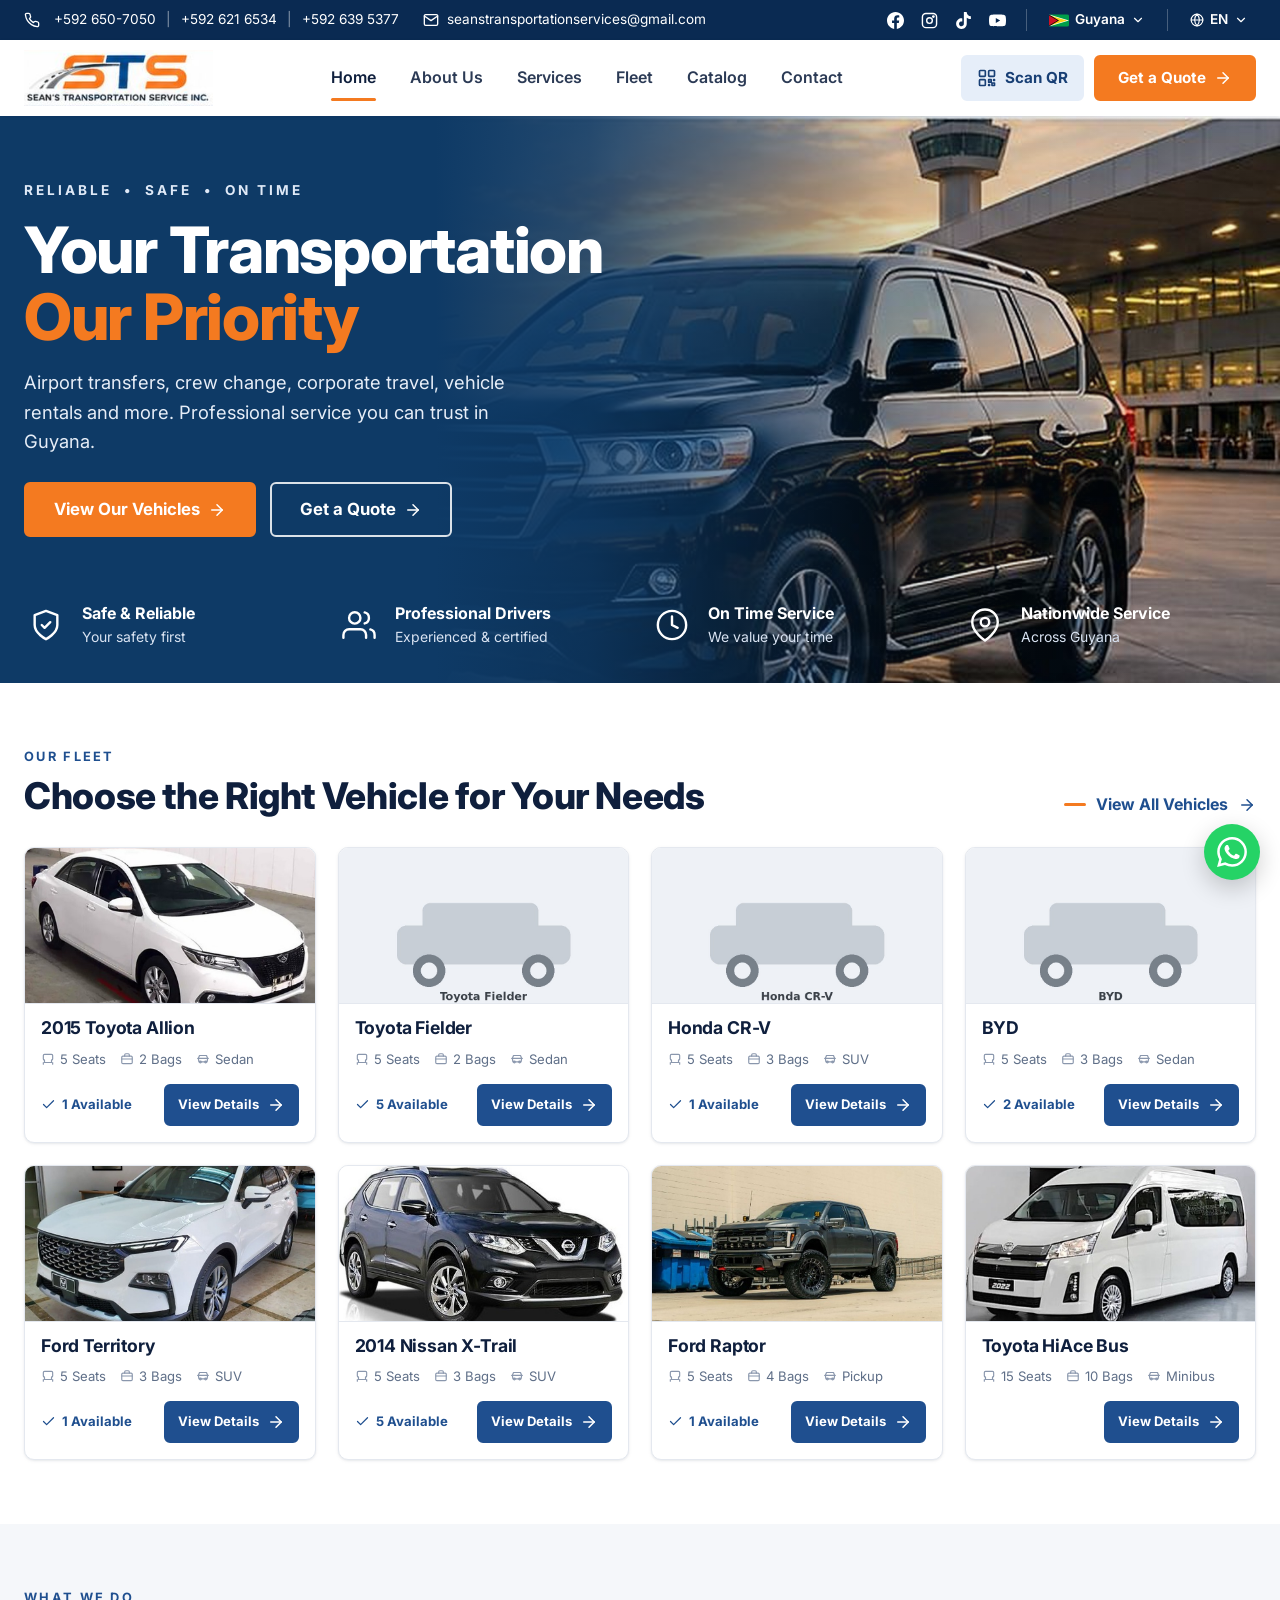
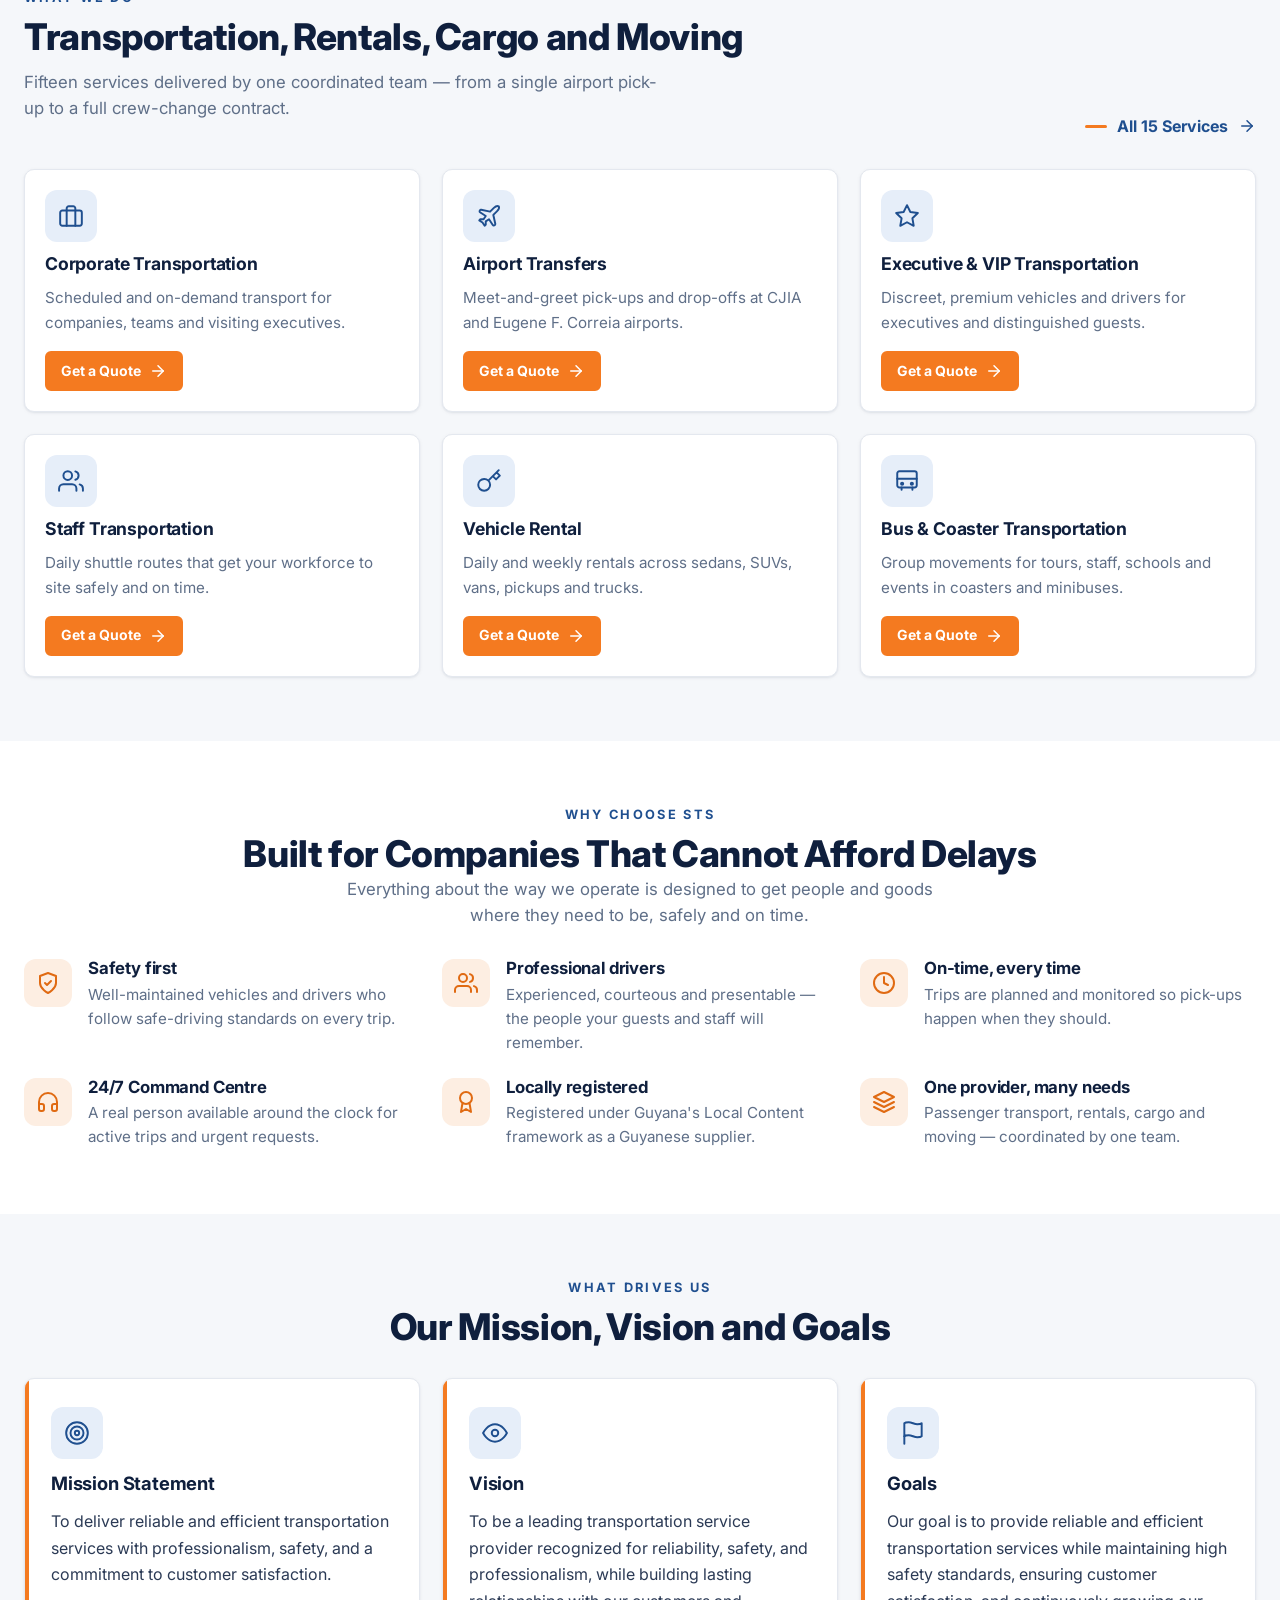
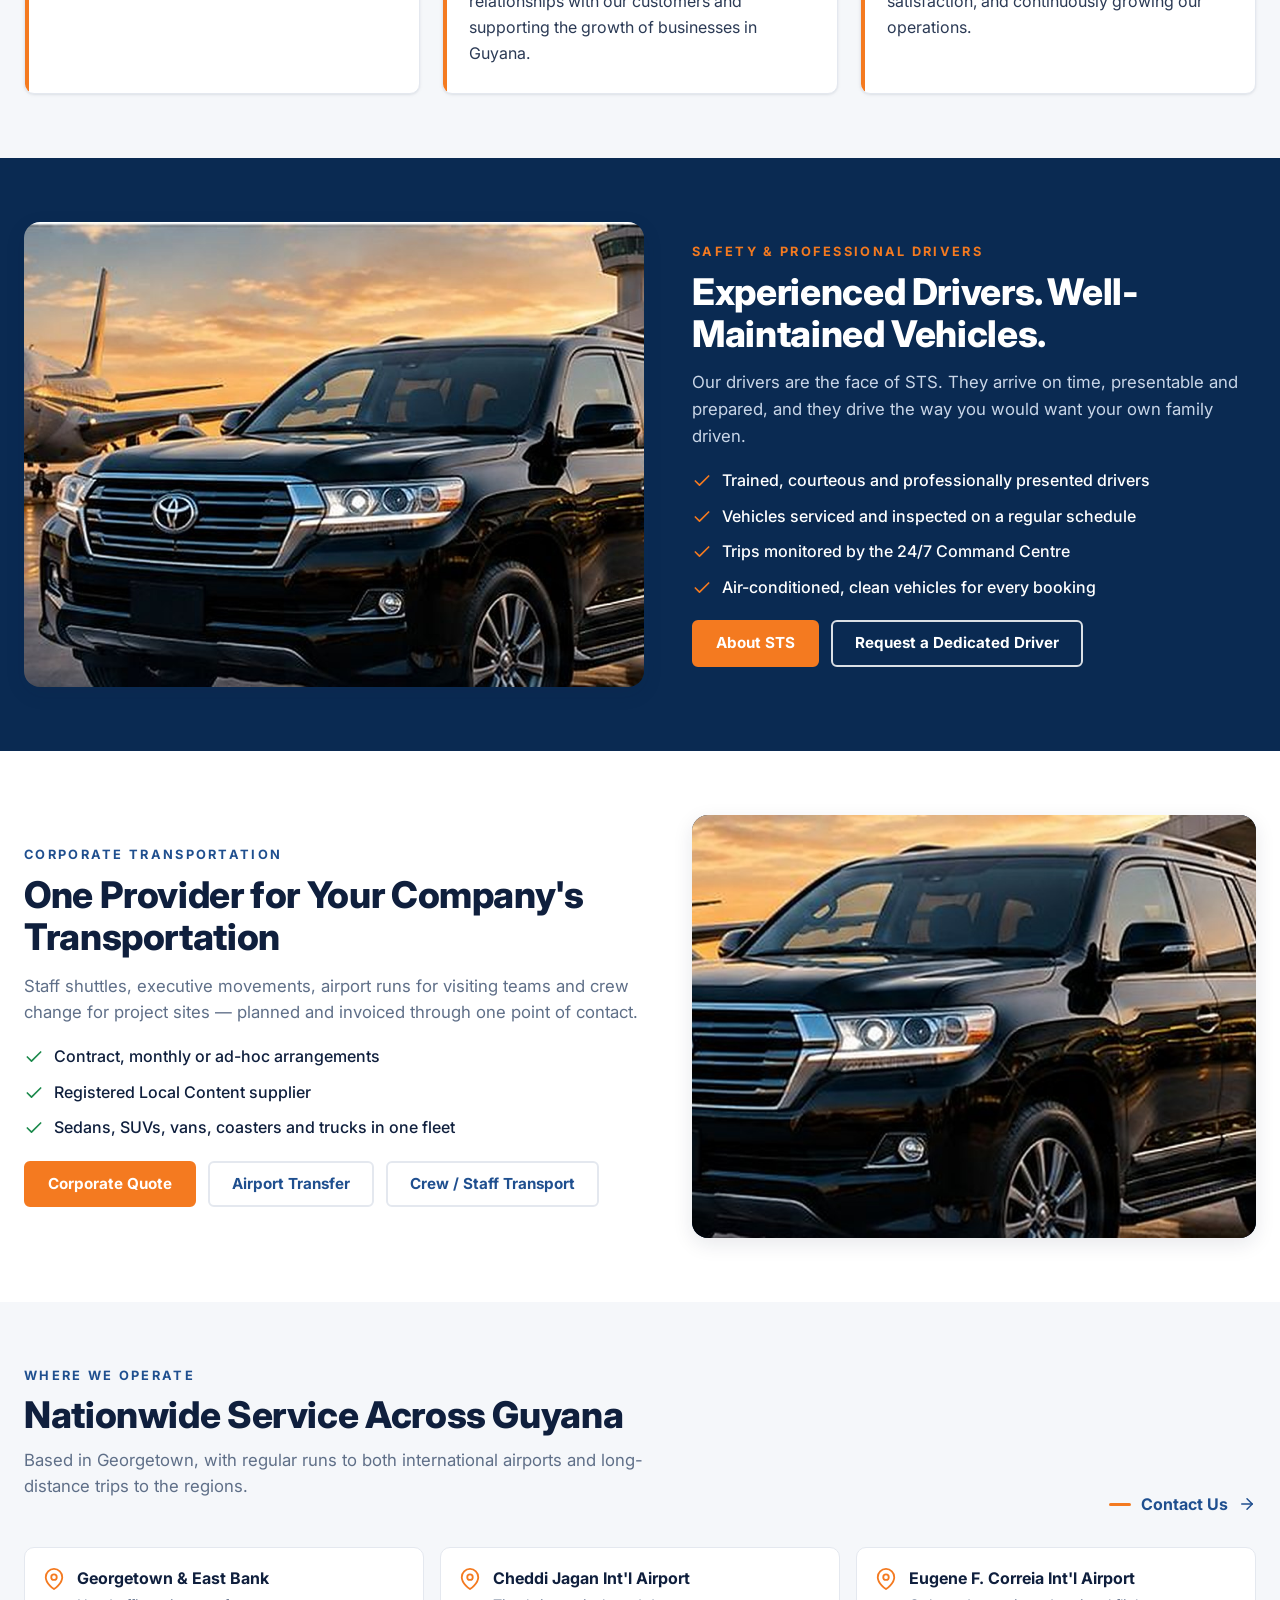
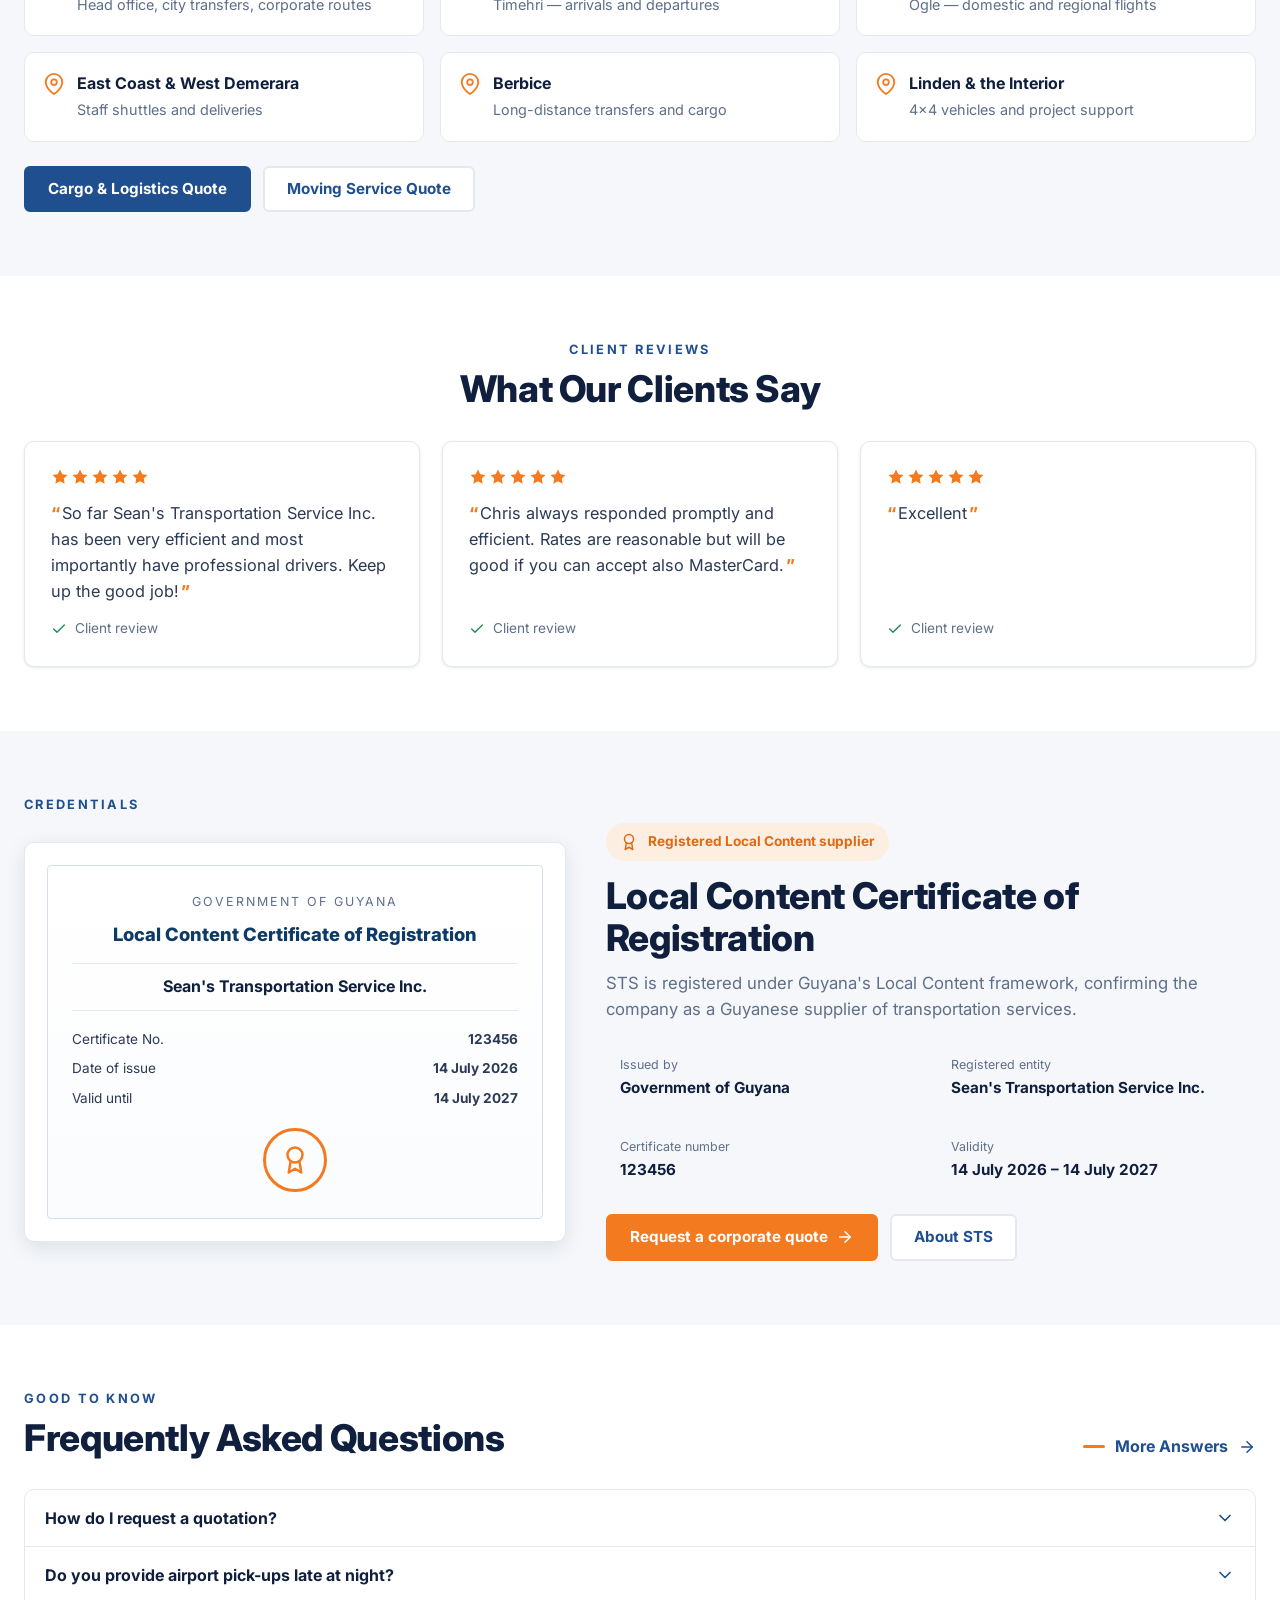
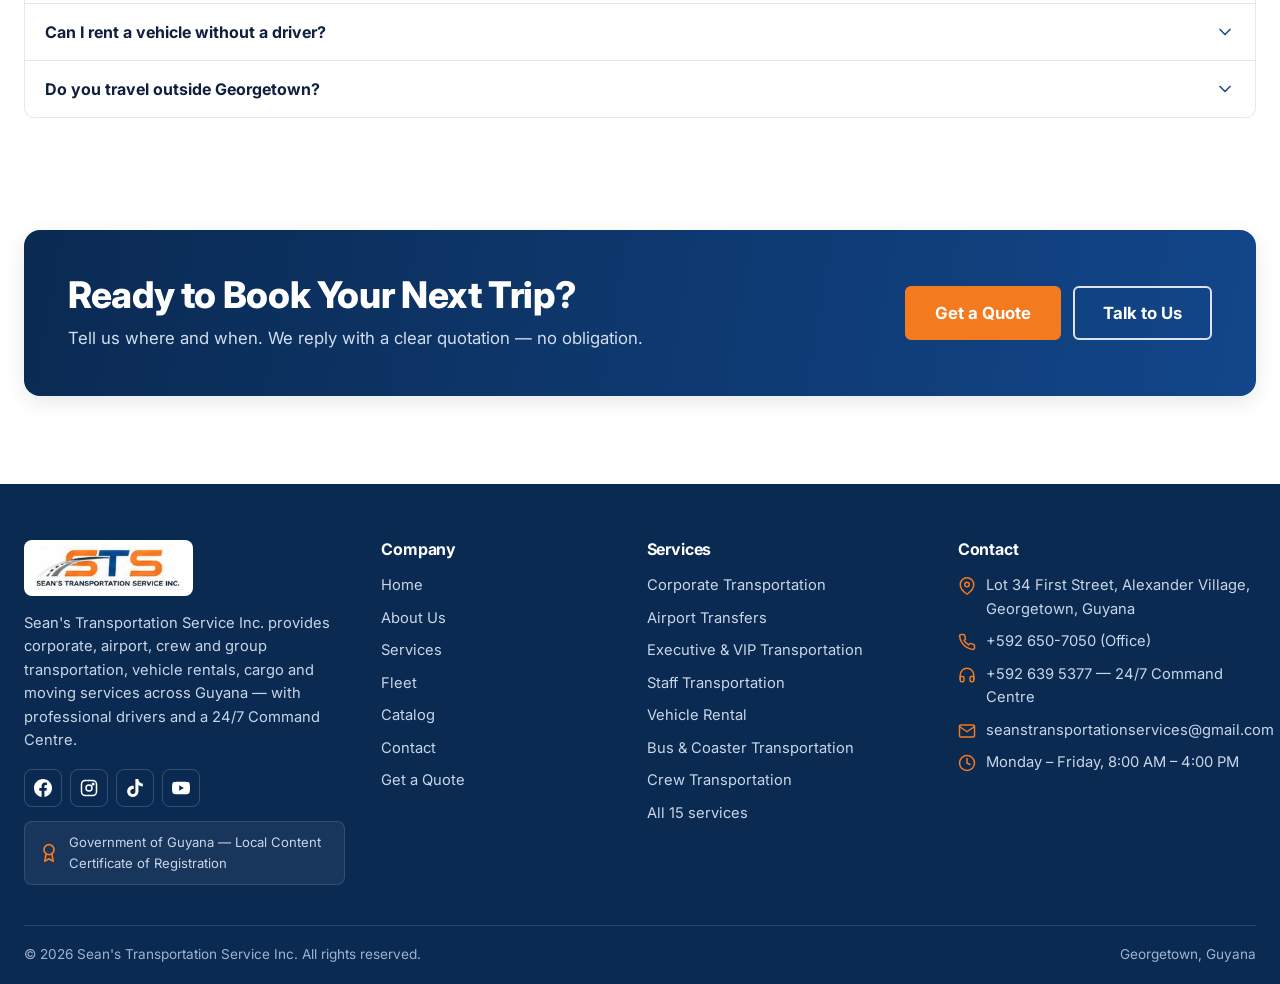
==== commit 79ef058d: "v0.0.2 - Add Mission, Vision and Goals section to home page (Option B); cache-bust CSS/JS" ====
--- a/index.html
+++ b/index.html
@@ -13,7 +13,7 @@
   <link rel="preconnect" href="https://fonts.googleapis.com">
   <link rel="preconnect" href="https://fonts.gstatic.com" crossorigin>
   <link href="https://fonts.googleapis.com/css2?family=Inter:wght@400;500;600;700;800&display=swap" rel="stylesheet">
-  <link rel="stylesheet" href="assets/css/styles.css">
+  <link rel="stylesheet" href="assets/css/styles.css?v=3">
   <script type="application/ld+json">
   {
     "@context": "https://schema.org",
@@ -84,6 +84,16 @@
       </div>
     </section>
 
+    <!-- Mission / Vision / Goals -->
+    <section class="section section--alt" id="mission-vision-goals" aria-labelledby="mvg-b-title">
+      <div class="container">
+        <div class="section__head section__head--center">
+          <div><span class="eyebrow">What Drives Us</span><h2 id="mvg-b-title">Our Mission, Vision and Goals</h2></div>
+        </div>
+        <div class="mvg" data-mvg></div>
+      </div>
+    </section>
+
     <!-- Safety / professional drivers -->
     <section class="section section--navy" aria-labelledby="safety-title">
       <div class="container">
@@ -187,8 +197,8 @@
   <footer class="footer" id="site-footer"></footer>
 
   <script src="assets/js/vendor/jsQR.min.js" defer></script>
-  <script src="assets/js/demo-data.js"></script>
+  <script src="assets/js/demo-data.js?v=3"></script>
   <script src="assets/js/qr-scanner.js"></script>
-  <script src="assets/js/app.js"></script>
+  <script src="assets/js/app.js?v=3"></script>
 </body>
 </html>
--- a/assets/css/styles.css
+++ b/assets/css/styles.css
@@ -658,3 +658,24 @@
   .pcard__links .btn { width: 100%; }
   .btn-row .btn, .hero__actions .btn { white-space: normal; }
 }
+
+/* ---------- Mission / Vision / Goals ---------------------------------------- */
+.mvg { display: grid; grid-template-columns: repeat(3, 1fr); gap: 22px; }
+.mvg__item {
+  position: relative; overflow: hidden; background: #fff; border: 1px solid var(--line);
+  border-radius: var(--radius); box-shadow: var(--shadow-sm); padding: 28px 26px 26px;
+  display: flex; flex-direction: column; gap: 14px;
+}
+.mvg__item::before { content: ""; position: absolute; left: 0; top: 0; bottom: 0; width: 4px; background: var(--orange-500); }
+.mvg__icon { width: 52px; height: 52px; border-radius: 12px; background: var(--blue-100); color: var(--blue-600); display: inline-flex; align-items: center; justify-content: center; }
+.mvg__icon .icon { width: 26px; height: 26px; stroke-width: 1.8; }
+.mvg__item h3 { font-size: 1.15rem; }
+.mvg__item p { margin: 0; color: var(--ink-soft); font-size: 1rem; line-height: 1.65; }
+.section--navy .mvg__item { background: rgba(255, 255, 255, .06); border-color: rgba(255, 255, 255, .14); box-shadow: none; }
+.section--navy .mvg__item h3 { color: #fff; }
+.section--navy .mvg__item p { color: #cfdcec; }
+.section--navy .mvg__icon { background: rgba(255, 255, 255, .1); color: var(--orange-500); }
+
+@media (max-width: 960px) {
+  .mvg { grid-template-columns: 1fr; }
+}
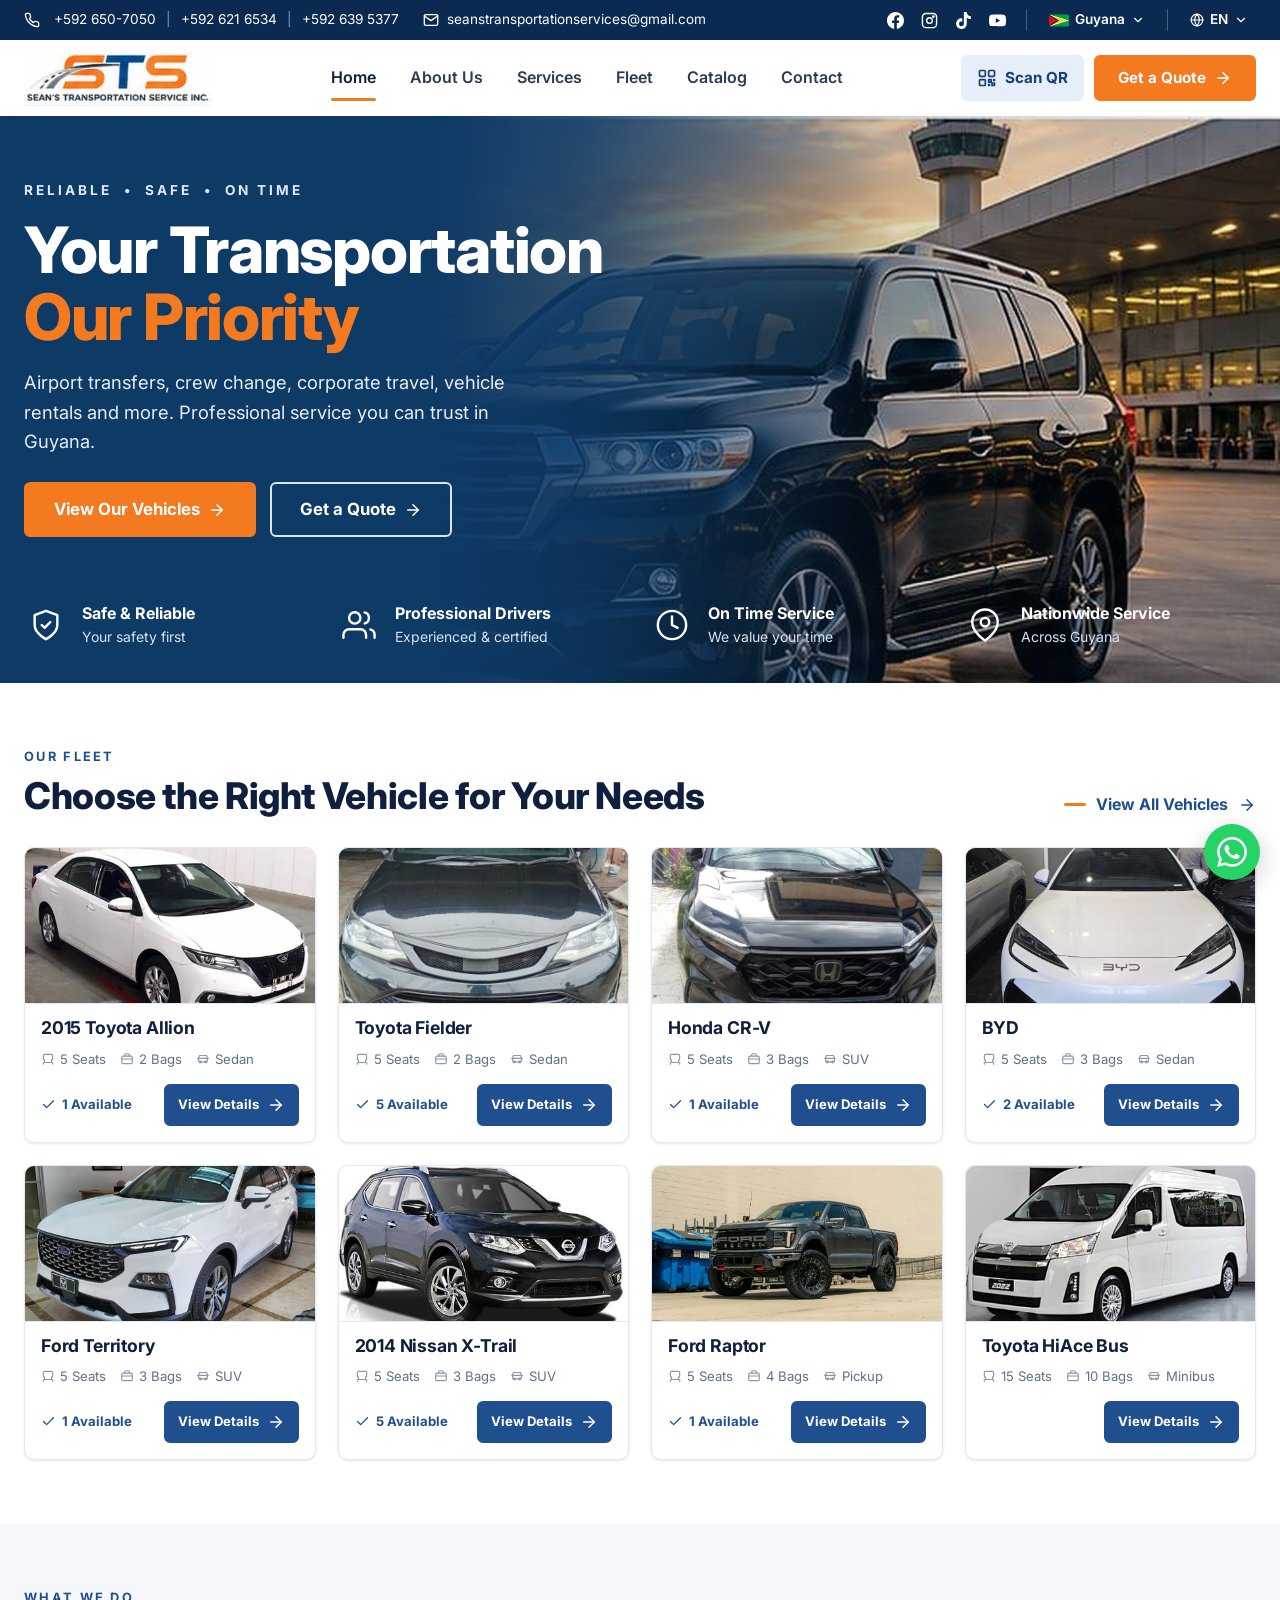
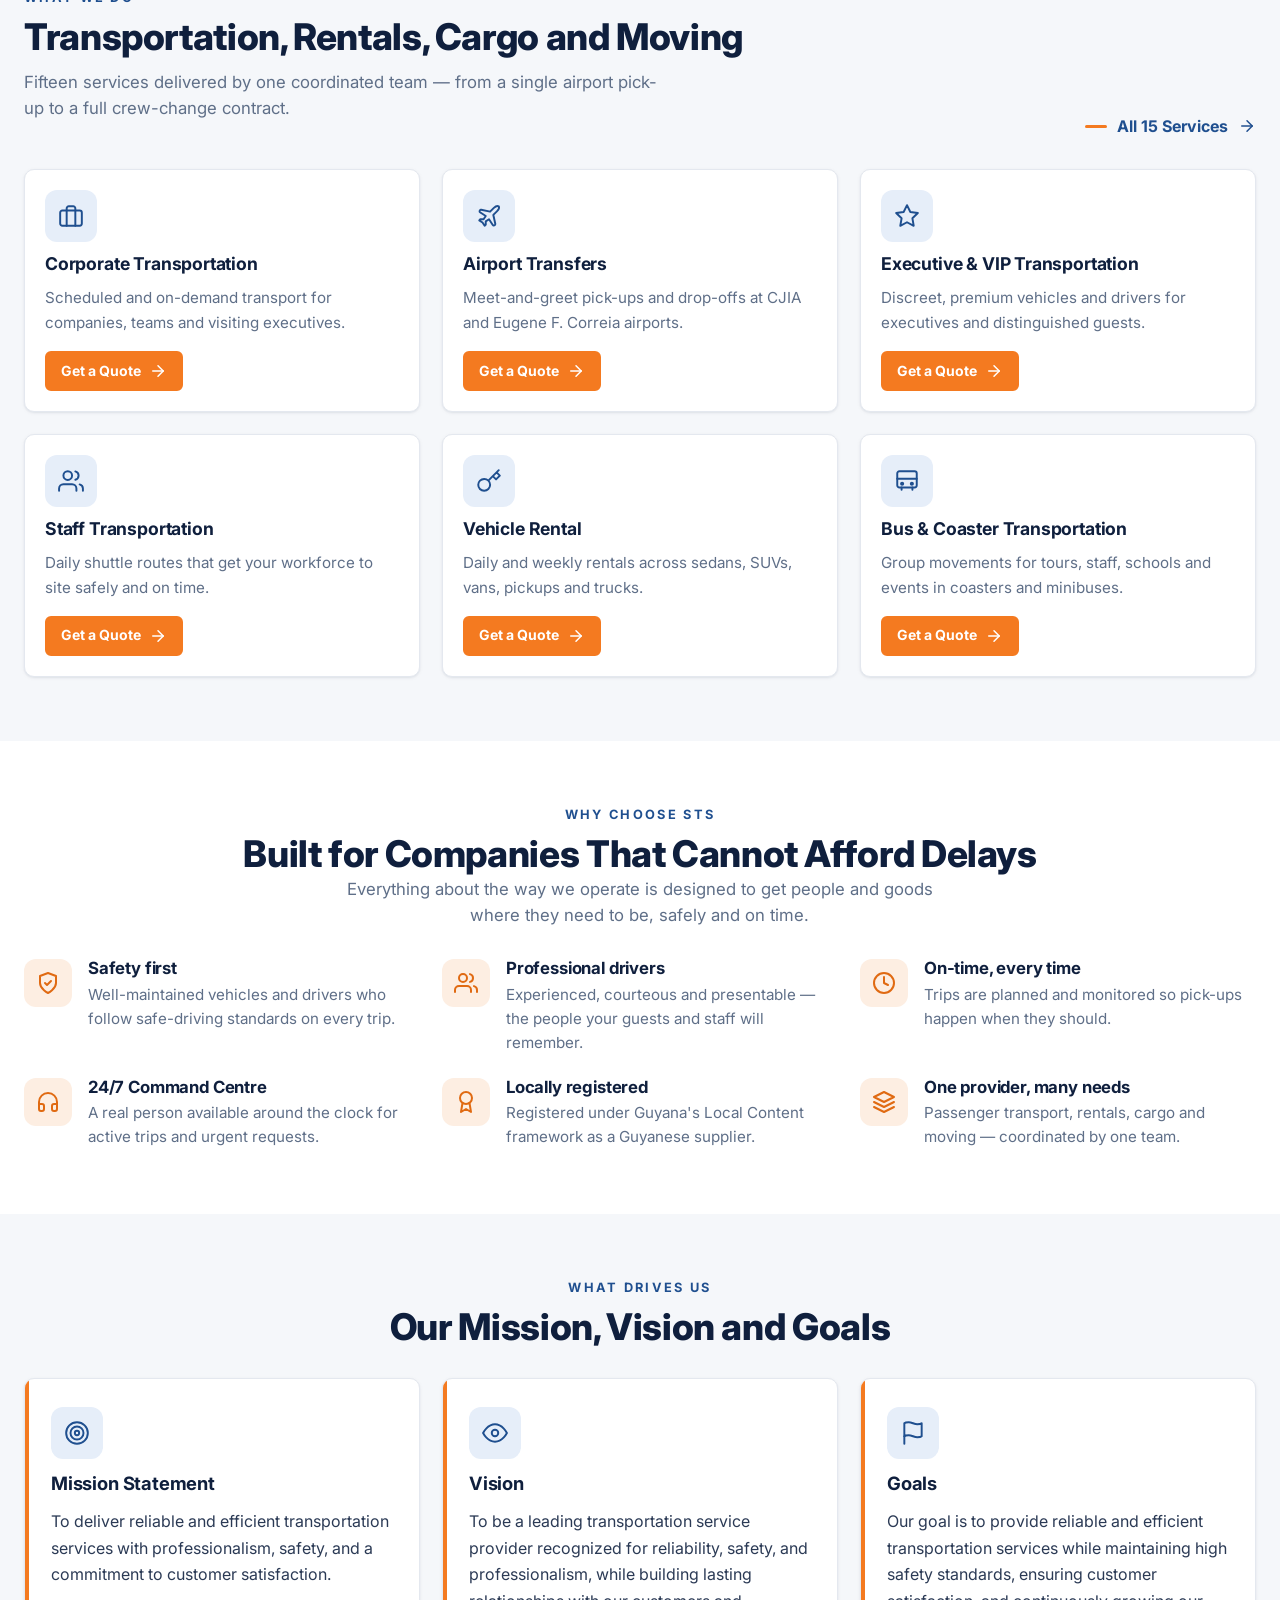
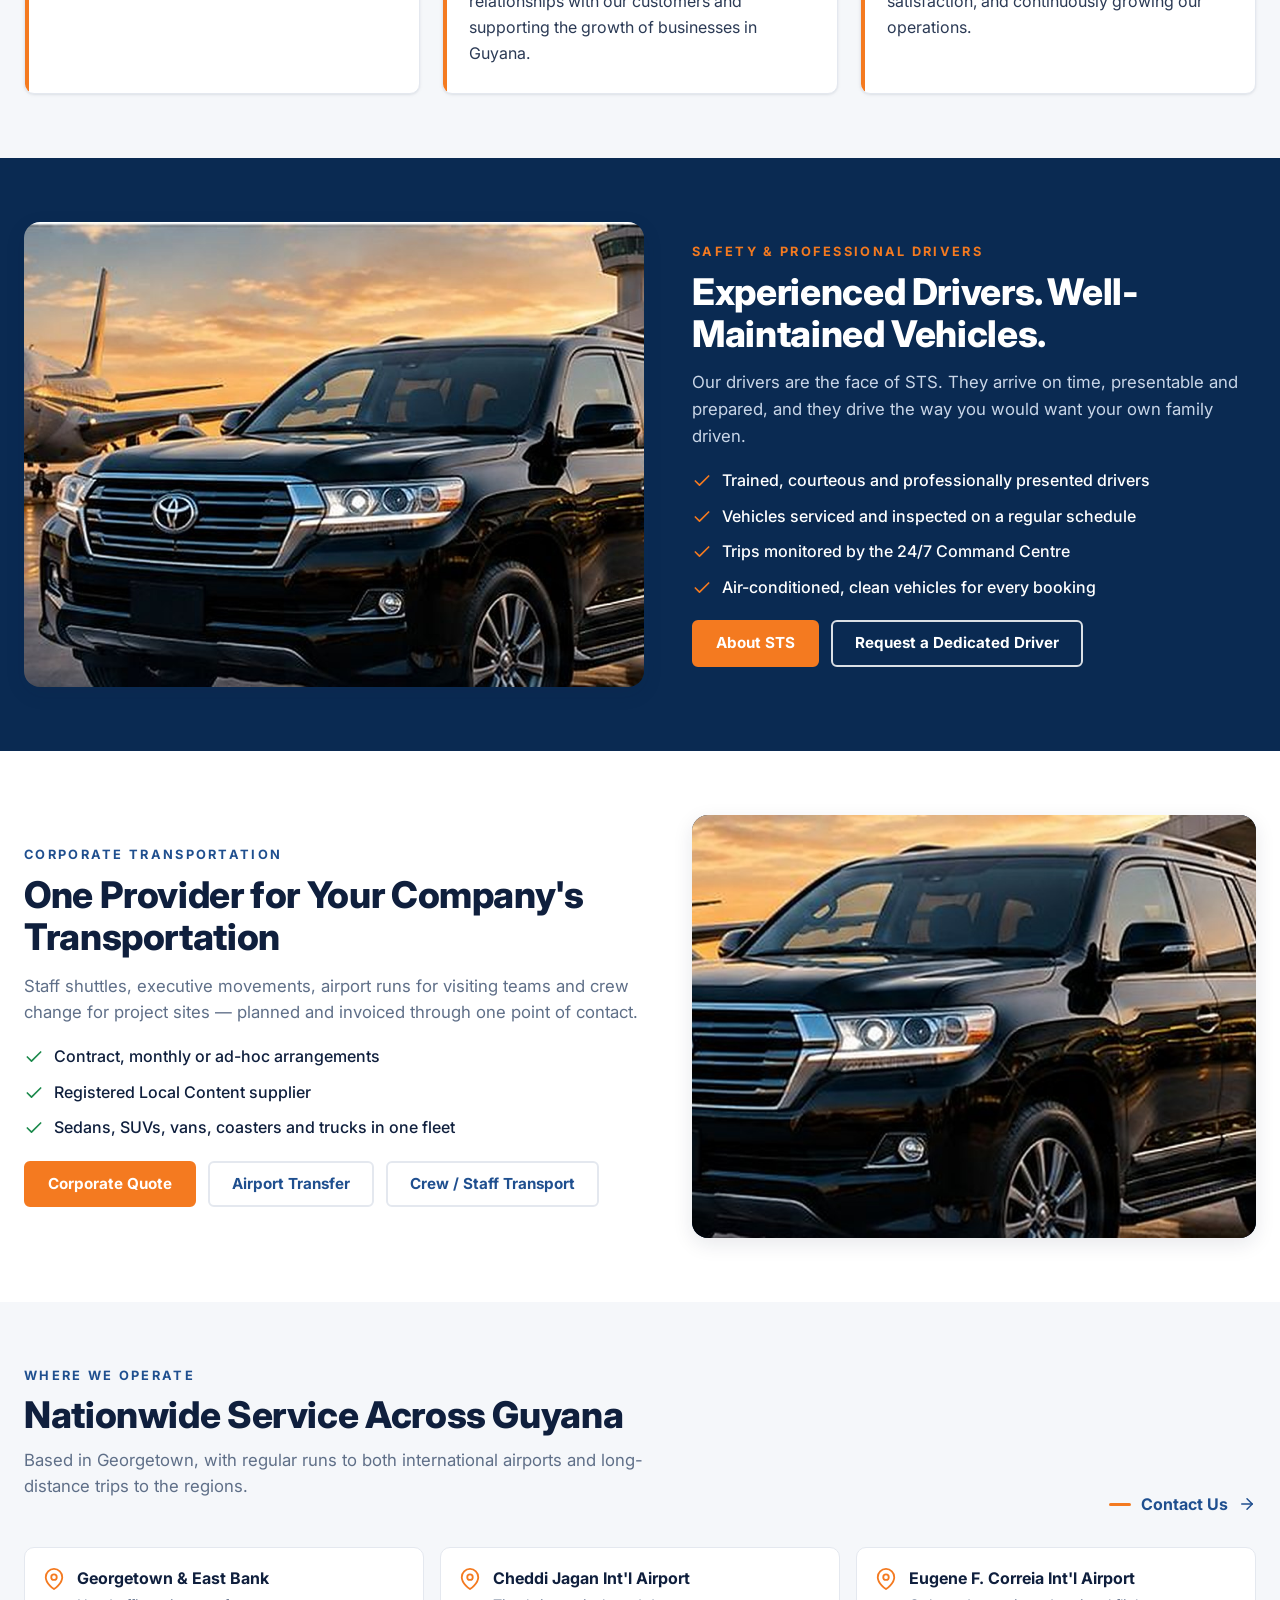
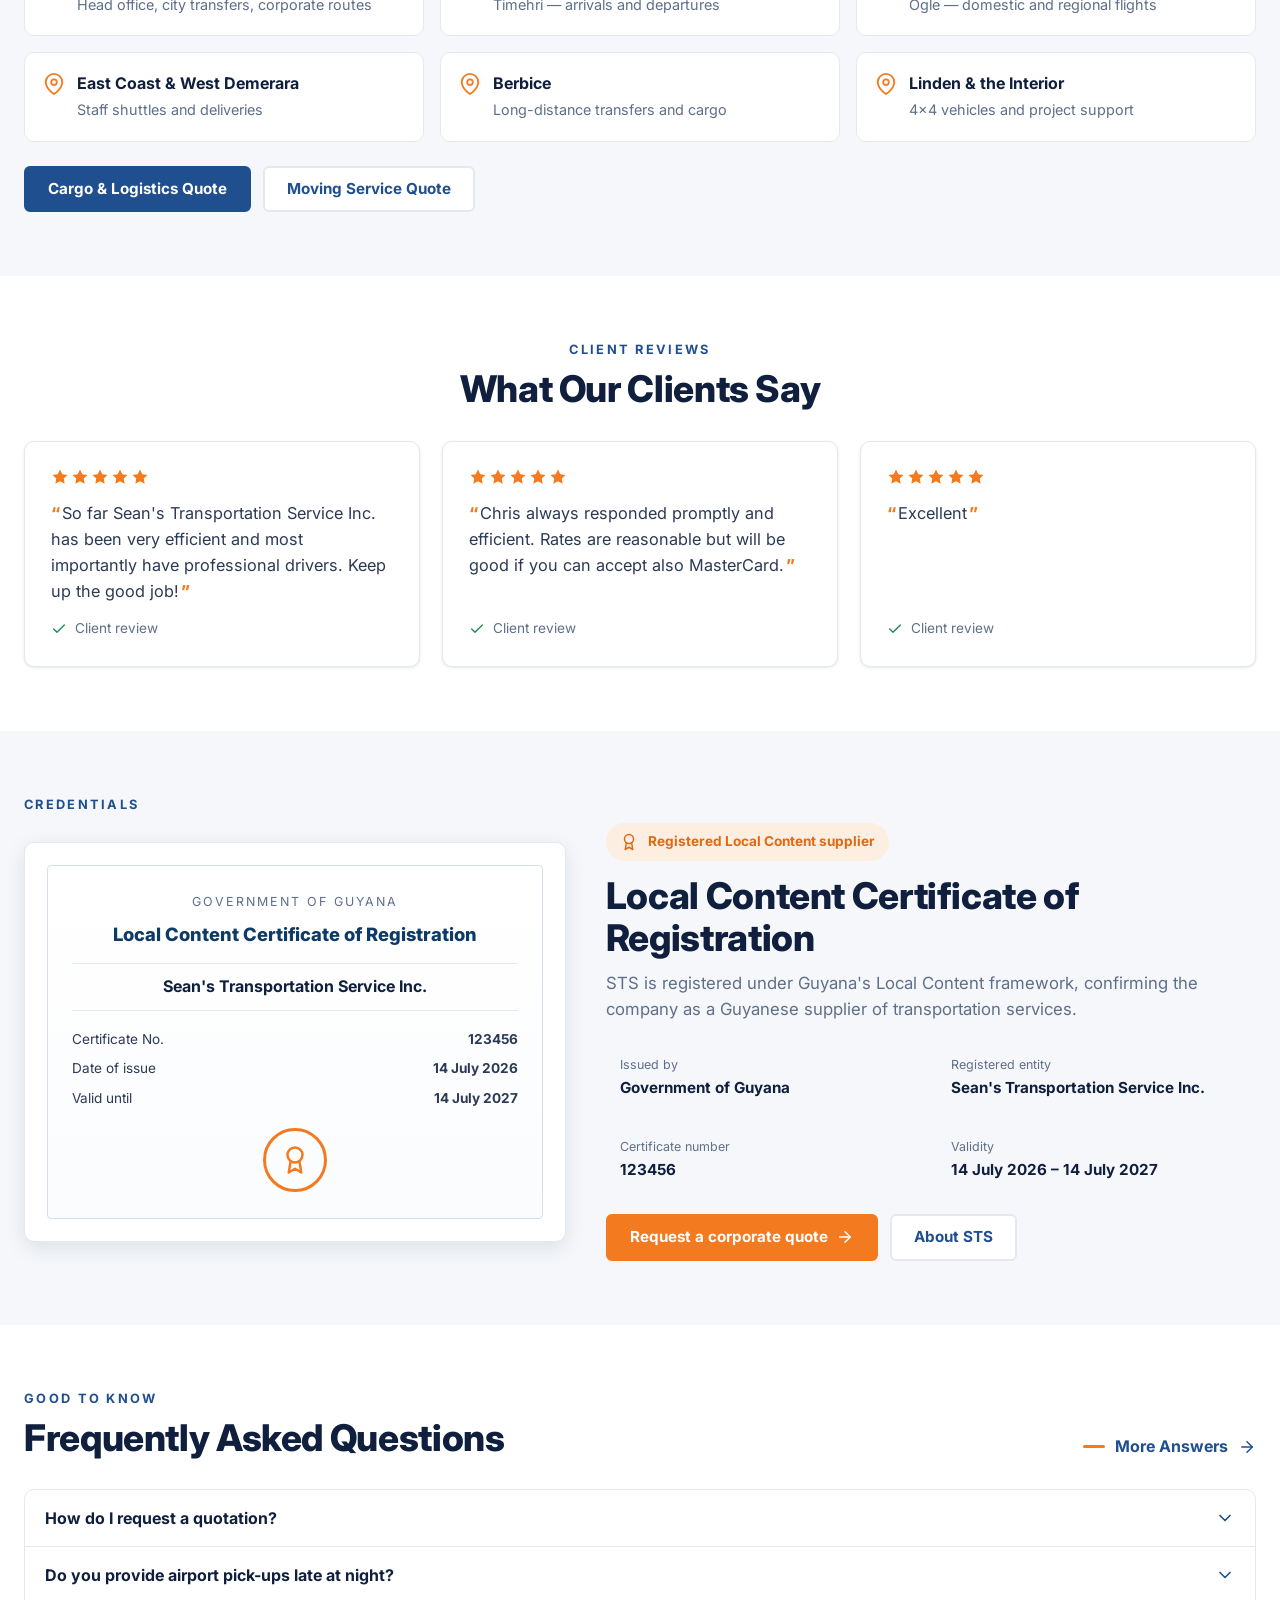
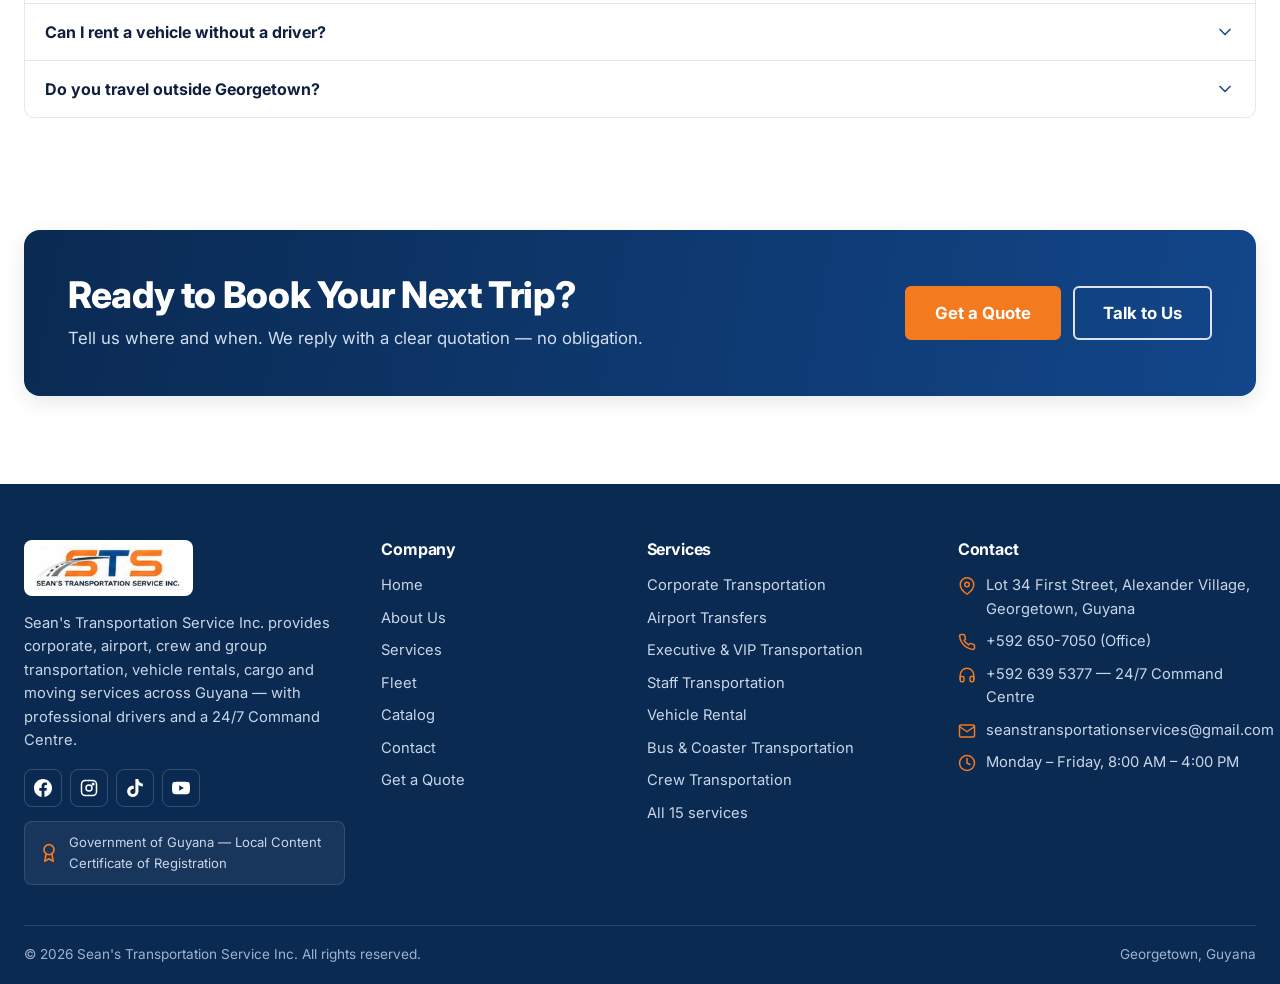
==== commit 2f42a289: "v0.0.3 - Real client photos for BYD, Honda CR-V and Toyota Fielder; larger detail photos; cache-bust" ====
--- a/index.html
+++ b/index.html
@@ -13,7 +13,7 @@
   <link rel="preconnect" href="https://fonts.googleapis.com">
   <link rel="preconnect" href="https://fonts.gstatic.com" crossorigin>
   <link href="https://fonts.googleapis.com/css2?family=Inter:wght@400;500;600;700;800&display=swap" rel="stylesheet">
-  <link rel="stylesheet" href="assets/css/styles.css?v=3">
+  <link rel="stylesheet" href="assets/css/styles.css?v=4">
   <script type="application/ld+json">
   {
     "@context": "https://schema.org",
@@ -197,8 +197,8 @@
   <footer class="footer" id="site-footer"></footer>
 
   <script src="assets/js/vendor/jsQR.min.js" defer></script>
-  <script src="assets/js/demo-data.js?v=3"></script>
+  <script src="assets/js/demo-data.js?v=4"></script>
   <script src="assets/js/qr-scanner.js"></script>
-  <script src="assets/js/app.js?v=3"></script>
+  <script src="assets/js/app.js?v=4"></script>
 </body>
 </html>
